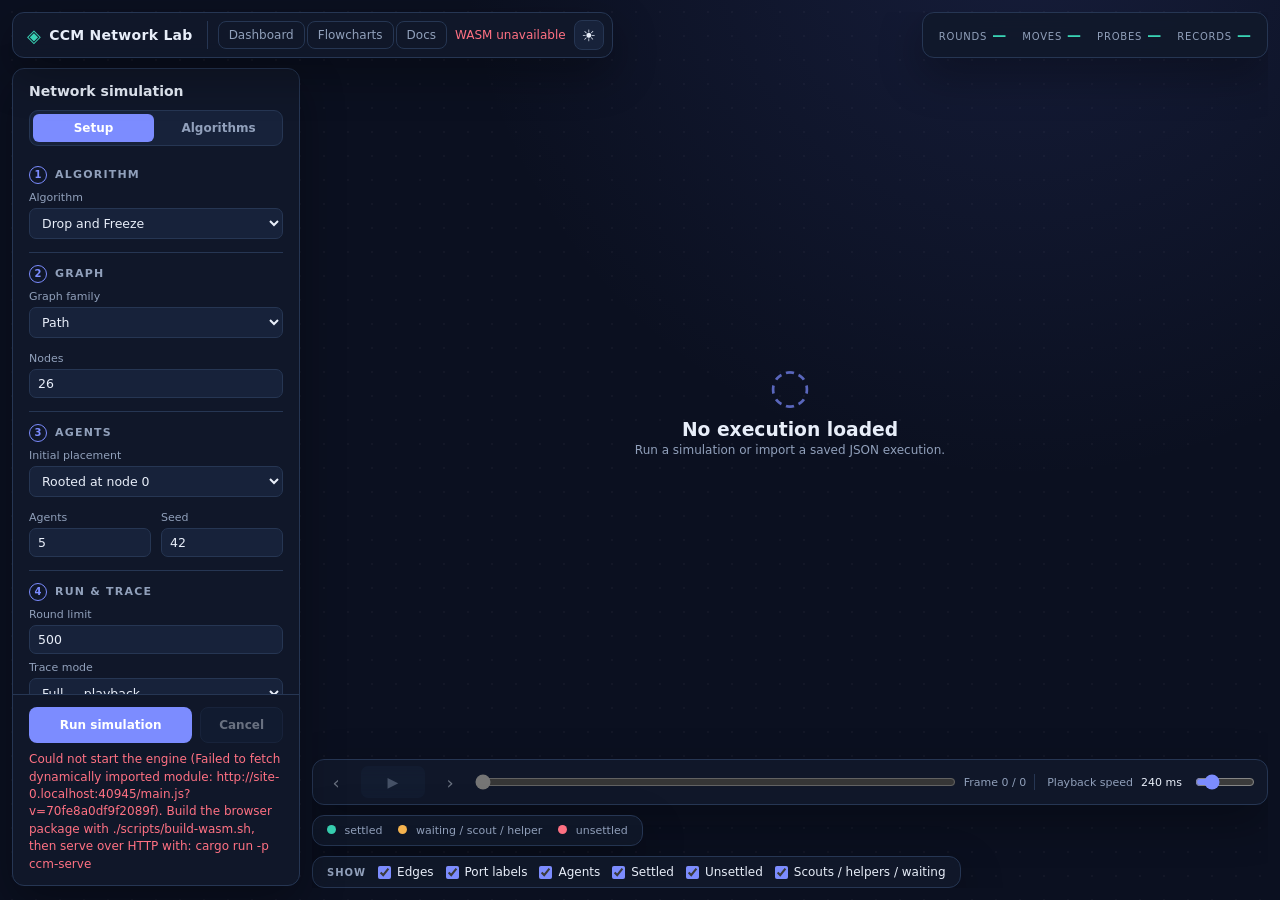
==== index.html @ 9059b051 "Merge main and RootedDisp (#6) into flowcharts The charts now come from the merged ccm-algorithms cr" ====
<!doctype html>
<html lang="en" data-theme="dark">
<head>
  <meta charset="utf-8">
  <meta name="viewport" content="width=device-width, initial-scale=1">
  <meta name="description" content="Client-side Rust/WASM visualization of CCM network algorithms">
  <title>CCM Network Lab</title>
  <link rel="stylesheet" href="./app.css">
</head>
<body class="lab">
  <header class="topbar">
    <div class="brand"><span class="brand-mark" aria-hidden="true">◈</span><span>CCM Network Lab</span><small>Rust / Web Worker</small></div>
    <div class="top-actions">
      <nav class="top-nav" aria-label="Pages"><a class="text-link" href="./dashboard.html">Dashboard</a><a class="text-link" href="./docs.html">Flowcharts</a><a class="text-link" href="https://github.com/drdebmath/CCMModel/tree/main/docs" target="_blank" rel="noopener noreferrer">Docs</a></nav>
      <span id="engineState" class="engine-state" role="status">Checking WASM…</span>
      <button id="themeToggle" class="icon-button" type="button" aria-label="Switch theme">☀</button>
      <button id="panelToggle" class="icon-button mobile-only" type="button" aria-label="Open controls">☰</button>
    </div>
  </header>

  <div class="app-shell">
    <aside id="controlPanel" class="controls" aria-label="Simulation controls">
      <div class="panel-heading"><div><p class="eyebrow">EXPERIMENT</p><h1>Network simulation</h1></div><button id="closePanel" class="icon-button mobile-only" type="button" aria-label="Close controls">×</button></div>

      <div class="panel-tabs" role="tablist" aria-label="Sidebar">
        <button id="tabParams" class="panel-tab" type="button" role="tab" aria-selected="true" aria-controls="paramsPane">Setup</button><button id="tabAlgos" class="panel-tab" type="button" role="tab" aria-selected="false" aria-controls="algosPane" tabindex="-1">Algorithms</button>
      </div>

      <div class="controls-body">
        <div id="paramsPane" class="tab-pane" role="tabpanel" aria-labelledby="tabParams">
        <section class="control-section"><h2><span class="step" aria-hidden="true">1</span>Algorithm</h2>
          <label>Algorithm<select id="algorithm"><option value="drop">Drop and Freeze</option><option value="help">Help by Scouts</option><option value="p1tree">P1Tree</option><option value="rooted">RootedDisp</option></select></label>
        </section>

        <section class="control-section"><h2><span class="step" aria-hidden="true">2</span>Graph</h2>
          <label>Graph family<select id="family"><option value="path">Path</option><option value="cycle">Cycle</option><option value="star">Star</option><option value="complete">Complete</option><option value="tree">Balanced tree</option><option value="grid">Grid</option><option value="random">Random connected</option></select></label>
          <div class="two-col"><label>Nodes<input id="nodes" type="number" min="1" max="10000" value="26" inputmode="numeric"></label><label id="gridColumnsWrap" class="hidden">Grid columns<input id="gridColumns" type="number" min="1" max="10000" value="5"></label><label id="treeBranchingWrap" class="hidden">Tree branching<input id="treeBranching" type="number" min="2" max="16" value="2" inputmode="numeric"></label></div>
        </section>

        <section class="control-section"><h2><span class="step" aria-hidden="true">3</span>Agents</h2>
          <label>Initial placement<select id="placement"><option value="rooted">Rooted at node 0</option><option value="spread">Seeded distinct nodes</option></select></label>
          <div class="two-col"><label>Agents<input id="agents" type="number" min="1" max="10000" value="5" inputmode="numeric"></label><label>Seed<input id="seed" type="number" min="0" max="4294967295" value="42" inputmode="numeric"></label></div>
        </section>

        <section class="control-section"><h2><span class="step" aria-hidden="true">4</span>Run &amp; trace</h2>
          <label>Round limit<input id="roundLimit" type="number" min="1" max="1000000" value="500" inputmode="numeric"></label>
          <label>Trace mode<select id="traceMode"><option value="off">Off — fastest</option><option value="full" selected>Full — playback</option><option value="bounded">Bounded — capped</option></select></label>
          <div class="two-col"><label id="traceLimitWrap">Max records<input id="traceLimit" type="number" min="0" max="1000000" value="600"></label><label id="sampleEveryWrap" class="hidden">Sample every<input id="sampleEvery" type="number" min="1" max="1000000" value="4"></label></div>
        </section>

        <section class="control-section"><h2>Compare</h2>
          <p class="help-note">Runs RootedDisp, Drop and Freeze, Help by Scouts and P1Tree on the same graph, port labels and seed, with every agent at node 0. The preset is the 9-node star of the RootedDisp worked example.</p>
          <div class="run-actions"><button id="compare" class="secondary" type="button">Compare on these inputs</button><button id="comparePreset" class="secondary" type="button">Star preset</button></div>
        </section>

        <section class="control-section"><h2>Saved executions</h2>
          <div class="file-actions"><button id="export" class="secondary" type="button" disabled>Export JSON</button><label class="file-button secondary">Import JSON<input id="import" type="file" accept="application/json,.json"></label></div>
          <p class="help-note">The simulation runs locally in a Web Worker. No Python, server, or network data is required.</p>
        </section>
        </div>

        <div id="algosPane" class="tab-pane" role="tabpanel" aria-labelledby="tabAlgos" hidden>
      <section class="control-section glossary"><h2>About the algorithms</h2>
        <p class="glossary-intro">Each algorithm disperses agents so that every node ends up holding at most one. They differ in how a node is chosen and who does the looking.</p>
        <details><summary>Drop and Freeze</summary><div><p>Runs in three phases per round. <b>Probe out:</b> the unsettled agents standing on a node fan out, one per distinct port, to look at a neighbour. <b>Probe back:</b> each returns carrying one bit — whether the node it saw was already occupied. <b>Move out:</b> if the current node is unoccupied one agent settles there and freezes, and the rest move on together through a port a probe reported empty. When no empty port is left the group backtracks along the port it first arrived by, so the walk is a DFS with the settled agents holding the tree.</p><p class="glossary-note"><b>Legacy baseline.</b> Preserves the behaviour of this repository's original implementation. Not a literal port of a published algorithm. <a href="https://github.com/drdebmath/CCMModel/blob/main/docs/algorithm-flowcharts.md#drop-and-freeze" target="_blank" rel="noopener noreferrer">Flowchart and code</a> · <a href="https://github.com/drdebmath/CCMModel/blob/main/docs/behavior-spec.md" target="_blank" rel="noopener noreferrer">behaviour spec</a></p></div></details>
        <details><summary>Help by Scouts</summary><div><p>Also a DFS, but settled agents help. A settled agent whose node can spare it <b>vacates</b> and travels with the unsettled group as a scout, which lets several ports be probed in the same round instead of one at a time. Scouts later <b>retrace</b> the tree in post-order and drop back onto the nodes they own, so the dispersion still ends one agent per node.</p><p class="glossary-note"><b>Legacy baseline.</b> Preserves the behaviour of this repository's original implementation. Not a literal port of a published algorithm. <a href="https://github.com/drdebmath/CCMModel/blob/main/docs/algorithm-flowcharts.md#help-by-scouts" target="_blank" rel="noopener noreferrer">Flowchart and code</a> · <a href="https://github.com/drdebmath/CCMModel/blob/main/docs/behavior-spec.md" target="_blank" rel="noopener noreferrer">behaviour spec</a></p></div></details>
        <details><summary>P1Tree</summary><div><p>Builds a <b>port-one tree</b>: a spanning tree in which every node has at least one incident tree edge carrying port 1 at one of its two ends. Each edge is classified by the pair of port numbers at its ends — <code>tp1</code>, <code>t11</code>, <code>t1q</code> or <code>tpq</code>, where <code>tpq</code> is the only kind with port 1 at neither end — and the DFS prefers them in the order <code>tp1 &gt; t11 ~ t1q &gt; tpq</code>. A node reached only through a <code>tpq</code> edge cannot keep it as its parent, so it is parked as <b>partiallyVisited</b> and waits; when the DFS later arrives from that node's port-1 neighbour, the tree edge is swapped for the port-1 one and the node becomes ordinary. Agents settle one per node as the DFS discovers them, which is the dispersion.</p><p><b>Parallel probe:</b> the scouts take a port each and step out together, then all return in the next round reporting what they found, so a neighbourhood search costs two rounds rather than two per port. The parent port is skipped. With fewer scouts than ports the assignment repeats.</p><p><b>Vacating:</b> a settled agent whose node can spare it travels with the head as a scout, which is what keeps enough scouts to probe in parallel once every agent has settled. A closing <b>retrace</b> walks the tree in post-order and puts each scout back on the node it owns.</p><p class="glossary-note">Implements Definition&nbsp;1, Algorithm&nbsp;2 (<code>DFS_P1Tree</code>), the parallel probe, vacating and retrace of Pattanayak, Kshemkalyani, Kumar, Molla and Sharma, <i>Optimal Dispersion Under Asynchrony</i> (arXiv:2507.01298). The scheduler here is synchronous, so these round counts are not the paper's O(k) epoch bound. <a href="https://github.com/drdebmath/CCMModel/blob/main/docs/algorithm-flowcharts.md#p1tree" target="_blank" rel="noopener noreferrer">Flowchart and code</a> · <a href="https://github.com/drdebmath/CCMModel/blob/main/docs/p1tree.md" target="_blank" rel="noopener noreferrer">implementation notes</a></p></div></details>
        <details><summary>RootedDisp</summary><div><p>A depth-first search led by the agent with the <b>largest ID</b>; at each new node the smallest-ID explorer settles. Before every move the leader runs <b>Probe()</b>: the agents at its node each visit one neighbour, and a settler they find comes back with them as a <b>helper</b> and probes too, so the probers double each pass until one finds an unsettled neighbour or every port has been checked. The helpers then walk home through the port they came by, and the group moves forward to the unsettled node or back along its parent port. The run ends when the leader settles.</p><p>The line under the playback bar names each step's phase, the <code>Probe()</code> and pass it belongs to, and where the helpers are.</p><p class="glossary-note">Implements Section&nbsp;3 and Algorithm&nbsp;1 of Sudo, Shibata, Nakamura, Kim and Masuzawa, <i>Near-linear Time Dispersion of Mobile Agents</i> (arXiv:2310.04376v3): O(k&nbsp;log&nbsp;τ) steps. Rooted placement only. <a href="https://github.com/drdebmath/CCMModel/blob/main/docs/algorithm-flowcharts.md#rooteddisp" target="_blank" rel="noopener noreferrer">Flowchart and code</a> · <a href="https://github.com/drdebmath/CCMModel/blob/main/docs/rooted-disp.md" target="_blank" rel="noopener noreferrer">implementation notes</a></p></div></details>
        <p class="glossary-note">Ports are numbered from 0 here, so the paper's <b>port 1</b> is the port labelled <b>0</b> in the view above.</p>
        <p class="glossary-note"><a href="https://github.com/drdebmath/CCMModel/tree/main/docs" target="_blank" rel="noopener noreferrer">All documentation</a>, including what each metric counts and what it does not.</p>
      </section>
        </div>
      </div>

      <div class="run-bar">
        <div class="run-actions"><button id="run" class="primary" type="button">Run simulation</button><button id="cancel" class="secondary" type="button" disabled>Cancel</button></div>
        <p id="message" class="message" role="status">Choose parameters, then run.</p>
      </div>
    </aside>

    <main class="workspace">
      <div class="workspace-head">
        <div><p class="eyebrow">LIVE VIEW</p><h2 id="runTitle">Ready to simulate</h2></div>
        <div class="metrics" aria-live="polite"><span><b id="rounds">—</b><small>rounds</small></span><span><b id="moves">—</b><small>moves</small></span><span><b id="probes">—</b><small>probes</small></span><span><b id="recordCount">—</b><small>records</small></span></div>
      </div>

      <div id="canvasWrap" class="canvas-wrap"><canvas id="networkCanvas" aria-label="Network visualization" tabindex="0"></canvas><div id="emptyState" class="empty-state"><span class="empty-icon">◌</span><h3>No execution loaded</h3><p>Run a simulation or import a saved JSON execution.</p></div><div id="tooltip" class="tooltip" hidden></div></div>

      <div class="playback" aria-label="Playback controls">
        <button id="prev" type="button" disabled aria-label="Previous frame">‹</button><button id="play" type="button" disabled aria-label="Play or pause">▶</button><button id="next" type="button" disabled aria-label="Next frame">›</button>
        <input id="timeline" type="range" min="0" max="0" value="0" disabled aria-label="Playback timeline">
        <span id="frameLabel">Frame 0 / 0</span>
        <label class="speed">Playback speed <output id="speedValue">240 ms</output><input id="speed" type="range" min="40" max="1000" step="20" value="240"></label>
      </div>

      <p id="phaseLabel" class="phase-label" aria-live="polite"></p>

      <div class="view-bar">
        <div class="legend"><span><i class="dot settled"></i> settled</span><span><i class="dot waiting"></i> waiting / scout / helper</span><span><i class="dot unsettled"></i> unsettled</span><span id="legendTip" class="legend-tip">Hover a node for details</span></div>
        <div class="view-filters" role="group" aria-label="Display filters"><span class="view-filters-title">Show</span><label><input id="showEdges" type="checkbox" checked> Edges</label><label><input id="showPorts" type="checkbox" checked> Port labels</label><label><input id="showAgents" type="checkbox" checked> Agents</label><label><input id="showSettled" type="checkbox" checked> Settled</label><label><input id="showUnsettled" type="checkbox" checked> Unsettled</label><label><input id="showScout" type="checkbox" checked> Scouts / helpers / waiting</label></div>
      </div>

      <div id="comparePanel" class="results-scroll compare-panel hidden" aria-label="Algorithm comparison"><div id="compareTable" class="results-table"></div></div>
    </main>
  </div>
  <div id="panelScrim" class="panel-scrim" aria-hidden="true"></div>
  <footer>CCM Network Lab · one Rust implementation, native and WASM · <a href="https://github.com/drdebmath/CCMModel">source</a></footer>
  <script>
    // Sidebar tabs work without the engine, so they live outside the WASM bootstrap.
    (() => {
      const tabs = [...document.querySelectorAll('.panel-tab')];
      const body = document.querySelector('.controls-body');
      const select = (tab) => {
        for (const t of tabs) {
          const on = t === tab;
          t.setAttribute('aria-selected', String(on));
          t.tabIndex = on ? 0 : -1;
          document.getElementById(t.getAttribute('aria-controls')).hidden = !on;
        }
        body.scrollTop = 0;
      };
      for (const tab of tabs) {
        tab.addEventListener('click', () => select(tab));
        tab.addEventListener('keydown', (event) => {
          const step = { ArrowRight: 1, ArrowLeft: -1 }[event.key];
          if (!step) return;
          const next = tabs[(tabs.indexOf(tab) + step + tabs.length) % tabs.length];
          select(next);
          next.focus();
        });
      }
    })();
  </script>
  <script type="module">
    // The manifest is fetched once here and the build id handed to main.js in
    // its own import URL, so the main thread does not request it twice.
    const engine = document.getElementById('engineState');
    const message = document.getElementById('message');
    try {
      const response = await fetch('./wasm/web/manifest.json', { cache: 'no-store' });
      if (!response.ok) throw new Error(`manifest returned ${response.status}`);
      const { buildId } = await response.json();
      if (!buildId) throw new Error('manifest has no build id');
      await import(`./main.js?v=${encodeURIComponent(buildId)}`);
    } catch (error) {
      // An uncaught throw here left the page on "Checking WASM..." forever with
      // the only trace in a console nobody is watching.
      engine.textContent = 'WASM unavailable';
      engine.className = 'engine-state error';
      message.textContent =
        `Could not start the engine (${error.message}). Build the browser package with ` +
        `./scripts/build-wasm.sh, then serve over HTTP with: cargo run -p ccm-serve`;
      message.className = 'message error';
    }
  </script>
</body>
</html>
---- app.css ----
/* CCM Network Lab — application shell, controls, and canvas viewport.
 *
 * Layout contract: the page is a viewport-height flex column
 * (topbar / shell / footer).  The shell is a grid of controls + workspace, and
 * the workspace is a flex column whose canvas is the only element that
 * absorbs leftover space.  Every ancestor of the canvas therefore sets
 * `min-height:0` so the flex/grid automatic minimum size cannot push the
 * canvas past the fold.  The canvas is absolutely positioned inside its wrap
 * so its intrinsic size never feeds back into layout.
 */

/* ---------------------------------------------------------------- tokens - */

:root {
  font-family: Inter, ui-sans-serif, system-ui, -apple-system, BlinkMacSystemFont, "Segoe UI", sans-serif;
  color-scheme: dark;

  --bg: #0b1020;
  --panel: #11192b;
  --panel-2: #17223a;
  --border: #263653;
  --text: #e8eef9;
  --muted: #91a0bb;
  --accent: #7c8cff;
  --accent-2: #39d3b4;
  --warn: #f6b44f;
  --danger: #ff7183;
  --canvas: #0e1628;
  --shadow: 0 16px 45px #0005;

  /* Chrome heights are tokens so the drawer and any offset math stay in sync
   * with the real bars instead of repeating magic numbers. */
  --topbar-h: 64px;
  --footer-h: 41px;

  --sidebar-w: clamp(288px, 21vw, 352px);
  --workspace-pad: clamp(18px, 3vw, 38px);
  --workspace-gap: 15px;

  /* Floor for the canvas.  Capped against the viewport so a short window
   * shrinks the canvas instead of overflowing the page. */
  --canvas-min: min(440px, 46vh);
}

html[data-theme="light"] {
  color-scheme: light;
  --bg: #f4f7fb;
  --panel: #fff;
  --panel-2: #f0f4fa;
  --border: #d8e0ec;
  --text: #182237;
  --muted: #60708a;
  --canvas: #fbfcfe;
  --shadow: 0 16px 45px #31415b1c;
}

/* ------------------------------------------------------------------ base - */

* {
  box-sizing: border-box;
}

body {
  margin: 0;
  background: var(--bg);
  color: var(--text);
  background-image:
    radial-gradient(circle at 80% -10%, #586bda24, transparent 40%),
    radial-gradient(#ffffff08 1px, transparent 1px);
  background-size: auto, 24px 24px;

  /* A definite height, not min-height: the shell below resolves `flex:1`
   * against it, and without it the grid row sizes to the tall controls column
   * and pushes the canvas past the fold.  dvh keeps that height inside the
   * visible area when a mobile URL bar is showing; vh is the fallback.
   * Each column scrolls itself, so the page never does. */
  height: 100vh;
  height: 100dvh;
  overflow: hidden;
  display: flex;
  flex-direction: column;
}

button,
input,
select {
  font: inherit;
}

button {
  cursor: pointer;
}

button:disabled {
  cursor: not-allowed;
  opacity: .42;
}

/* ---------------------------------------------------------------- topbar - */

.topbar {
  flex: 0 0 auto;
  height: var(--topbar-h);
  padding: 0 clamp(16px, 3vw, 42px);
  border-bottom: 1px solid var(--border);
  display: flex;
  align-items: center;
  justify-content: space-between;
  gap: 12px;
  background: color-mix(in srgb, var(--panel) 88%, transparent);
  backdrop-filter: blur(12px);
  position: sticky;
  top: 0;
  z-index: 5;
}

.brand {
  display: flex;
  align-items: baseline;
  gap: 9px;
  font-weight: 700;
  letter-spacing: .02em;
  min-width: 0;
}

.brand > span {
  white-space: nowrap;
  overflow: hidden;
  text-overflow: ellipsis;
}

.brand small {
  color: var(--muted);
  font-size: 11px;
  font-weight: 500;
  letter-spacing: .08em;
  text-transform: uppercase;
  white-space: nowrap;
}

.brand-mark {
  color: var(--accent-2);
  font-size: 24px;
  flex: 0 0 auto;
}

.top-actions {
  display: flex;
  align-items: center;
  gap: 10px;
  flex: 0 0 auto;
}

.top-nav {
  display: flex;
  align-items: center;
  gap: 2px;
  padding-right: 10px;
  border-right: 1px solid var(--border);
}

.engine-state {
  font-size: 12px;
  color: var(--muted);
  white-space: nowrap;
}

.engine-state.ready {
  color: var(--accent-2);
}

.engine-state.error {
  color: var(--danger);
}

.icon-button {
  border: 1px solid var(--border);
  background: var(--panel-2);
  color: var(--text);
  border-radius: 9px;
  width: 34px;
  height: 34px;
  flex: 0 0 auto;
}

/* ----------------------------------------------------------------- shell - */

.app-shell {
  flex: 1 1 auto;
  min-height: 0;
  display: grid;
  grid-template-columns: minmax(0, var(--sidebar-w)) minmax(0, 1fr);
  grid-template-rows: minmax(0, 1fr);
  /* Neither column may push the pair wider than the shell. */
  max-width: 100%;
  overflow: hidden;
}

/* The panel is a column of three: heading, a scrolling body, and a run bar
 * pinned to the bottom so "Run simulation" never scrolls out of reach. */
.controls {
  min-height: 0;
  min-width: 0;
  background: color-mix(in srgb, var(--panel) 95%, transparent);
  border-right: 1px solid var(--border);
  display: flex;
  flex-direction: column;
  overflow: hidden;
}

.controls-body {
  flex: 1 1 auto;
  min-height: 0;
  overflow: auto;
  overscroll-behavior: contain;
  padding: 0 20px 12px;
}

.run-bar {
  flex: 0 0 auto;
  padding: 14px 20px 16px;
  border-top: 1px solid var(--border);
  background: var(--panel);
  box-shadow: 0 -10px 24px #0002;
}

.panel-scrim {
  display: none;
}

.panel-heading {
  flex: 0 0 auto;
  display: flex;
  justify-content: space-between;
  align-items: flex-start;
  gap: 12px;
  padding: 22px 20px 16px;
}

.eyebrow {
  color: var(--accent-2);
  font-size: 10px;
  font-weight: 750;
  letter-spacing: .15em;
  margin: 0 0 6px;
}

.panel-heading h1,
.workspace-head h2 {
  font-size: 20px;
  line-height: 1.2;
  margin: 0;
}

/* --------------------------------------------------------------- controls - */

/* Sidebar tabs: run parameters and the algorithm notes share the panel. */
.panel-tabs {
  flex: 0 0 auto;
  display: grid;
  grid-template-columns: 1fr 1fr;
  gap: 4px;
  margin: 0 20px 12px;
  padding: 3px;
  border: 1px solid var(--border);
  border-radius: 9px;
  background: var(--panel-2);
}

.panel-tab {
  border: 0;
  border-radius: 6px;
  background: transparent;
  color: var(--muted);
  font-size: 12px;
  font-weight: 650;
  padding: 7px 8px;
  cursor: pointer;
}

.panel-tab:hover {
  color: var(--text);
}

.panel-tab[aria-selected="true"] {
  background: var(--accent);
  color: #fff;
}

.tab-pane[hidden] {
  display: none;
}

/* Each pane opens directly under the tabs, so its first rule is redundant. */
.tab-pane > .control-section:first-child {
  border-top: 0;
  padding-top: 4px;
}

/* The setup pane runs slightly smaller than the rest of the page so every
 * section, through saved executions, fits a laptop-height panel. */
#paramsPane .control-section {
  padding: 12px 0 6px;
}

#paramsPane .control-section h2 {
  font-size: 11px;
  margin-bottom: 6px;
}

#paramsPane .control-section label {
  font-size: 11px;
  gap: 4px;
  margin: 7px 0;
}

#paramsPane input[type=number],
#paramsPane select {
  font-size: 12.5px;
  padding: 6px 8px;
}

#paramsPane .two-col {
  row-gap: 0;
}

#paramsPane .secondary {
  padding: 8px 10px;
  font-size: 11.5px;
}

#paramsPane .help-note {
  font-size: 11px;
}

.control-section {
  border-top: 1px solid var(--border);
  padding: 16px 0 10px;
  min-width: 0;
}

.control-section h2 {
  display: flex;
  align-items: center;
  font-size: 12px;
  text-transform: uppercase;
  letter-spacing: .11em;
  color: var(--muted);
  margin: 0 0 12px;
}

/* Numbered steps: the sections read top to bottom in the order a run is set up. */
.step {
  display: inline-grid;
  place-items: center;
  width: 18px;
  height: 18px;
  margin-right: 8px;
  border-radius: 50%;
  border: 1px solid var(--accent);
  color: var(--accent);
  font-size: 10px;
  letter-spacing: 0;
}

.control-section label {
  position: relative;
  display: flex;
  flex-direction: column;
  min-width: 0;
  gap: 6px;
  font-size: 12px;
  color: var(--muted);
  margin: 10px 0;
}

/* The live slider value sits on the label's own line.  Taking it out of flow
 * beats the negative-margin pull it replaces: the range input below keeps its
 * natural position at every width. */
.control-section label > output {
  position: absolute;
  top: 0;
  right: 0;
  color: var(--text);
  font-size: 11px;
}

/* auto-fit collapses these to one column when the panel is narrow, so no
 * breakpoint has to know how many fields a row holds. */
.two-col {
  display: grid;
  grid-template-columns: repeat(auto-fit, minmax(118px, 1fr));
  gap: 10px;
}

.two-col label {
  min-width: 0;
}

input[type=number],
select {
  width: 100%;
  border: 1px solid var(--border);
  border-radius: 7px;
  background: var(--panel-2);
  color: var(--text);
  padding: 8px 9px;
  outline: none;
}

input:focus,
select:focus,
button:focus-visible {
  border-color: var(--accent);
  box-shadow: 0 0 0 3px #7c8cff30;
  outline: none;
}

input[type=range] {
  accent-color: var(--accent);
  width: 100%;
  /* The UA stylesheet puts a 2px margin on inputs. Combined with width:100%
     that is wider than the container, which gave the control panel a permanent
     horizontal scrollbar. */
  margin: 0;
  min-width: 0;
}

.checks {
  display: grid;
  grid-template-columns: repeat(auto-fit, minmax(112px, 1fr));
  gap: 10px;
}

.checks label {
  display: flex;
  flex-direction: row;
  align-items: center;
  gap: 7px;
  margin: 0;
  color: var(--text);
  font-size: 12px;
}

.checks input {
  accent-color: var(--accent);
  flex: 0 0 auto;
}

.file-actions {
  display: grid;
  grid-template-columns: repeat(auto-fit, minmax(120px, 1fr));
  gap: 8px;
  margin-bottom: 12px;
}

/* Run takes the width; the second button only needs to be findable. */
.run-actions {
  display: grid;
  grid-template-columns: minmax(0, 1fr) auto;
  gap: 8px;
}

.run-actions .secondary {
  padding-inline: 18px;
}

.primary,
.secondary {
  border: 1px solid transparent;
  border-radius: 8px;
  padding: 10px 12px;
  font-size: 12px;
  font-weight: 700;
}

.primary {
  background: var(--accent);
  color: #fff;
}

.primary:hover {
  filter: brightness(1.1);
}

.secondary {
  background: var(--panel-2);
  color: var(--text);
  border-color: var(--border);
}

.secondary:hover {
  border-color: var(--accent);
}

.file-button {
  text-align: center;
  cursor: pointer;
}

.file-button input {
  display: none;
}

.message {
  min-height: 2.9em;
  margin: 10px 0 0;
  color: var(--muted);
  font-size: 12px;
  line-height: 1.45;
}

.message.error {
  color: var(--danger);
}

.message.busy {
  color: var(--warn);
}
/* ------------------------------------------------------------ dashboard --- */

.text-link {
  color: var(--muted);
  text-decoration: none;
  font-size: 12px;
  padding: 6px 10px;
  border-radius: 8px;
  border: 1px solid var(--border);
  white-space: nowrap;
}

.text-link:hover {
  color: var(--text);
  border-color: var(--accent);
}

/* The chart needs less height than the network view; the table below it gets
   the remainder. */
.chart-wrap {
  flex: 1 1 auto;
  min-height: min(340px, 42vh);
}

.chart-legend {
  flex: 0 0 auto;
  display: flex;
  flex-wrap: wrap;
  gap: 8px 18px;
  font-size: 11px;
  color: var(--muted);
}

.chart-legend span {
  display: inline-flex;
  align-items: center;
  gap: 7px;
}

.swatch {
  display: inline-block;
  width: 10px;
  height: 10px;
  border-radius: 3px;
  flex: 0 0 auto;
}

/* The table is the relief for the light-mode contrast warning on three series
   slots, and the form numbers are actually read from. It scrolls in its own
   box so a wide sweep never widens the page. */
.results-scroll {
  flex: 0 1 auto;
  min-height: 0;
  overflow: auto;
  border: 1px solid var(--border);
  border-radius: 12px;
  background: var(--panel);
}

.results-table table {
  border-collapse: collapse;
  width: 100%;
  font-size: 11.5px;
}

.results-table th,
.results-table td {
  padding: 7px 12px;
  text-align: right;
  white-space: nowrap;
  border-bottom: 1px solid var(--border);
}

.results-table thead th {
  position: sticky;
  top: 0;
  background: var(--panel-2);
  color: var(--muted);
  font-weight: 600;
  text-align: right;
}

/* The first column holds names, not numbers, in both the head and the body. */
.results-table thead th:first-child {
  text-align: left;
}

.results-table tbody th {
  text-align: left;
  font-weight: 600;
  color: var(--text);
  display: flex;
  align-items: center;
  gap: 8px;
}

.results-table td {
  color: var(--text);
  font-variant-numeric: tabular-nums;
}

/* A run that hit its round limit did not disperse; its number is a floor, not
   a cost, and the chart draws the same point hollow. */
.results-table td.capped {
  color: var(--warn);
}

.results-table td.capped::after {
  content: "*";
}

.results-table tbody tr:last-child th,
.results-table tbody tr:last-child td {
  border-bottom: 0;
}

/* The simulator's comparison table: short, under the legend, so the canvas
   keeps most of the height. The loaded row is marked. */
.compare-panel {
  max-height: 28vh;
}

.results-table tr.selected th,
.results-table tr.selected td {
  background: var(--panel-2);
}

.results-table .row-play {
  border: 1px solid var(--border);
  background: var(--panel-2);
  color: var(--text);
  border-radius: 6px;
  padding: 3px 10px;
  font-size: 11px;
  cursor: pointer;
}

@media (max-width: 900px) {
  .chart-wrap {
    min-height: min(300px, 46vh);
  }
}
/* ---------------------------------------------------------- docs page --- */

/* Kind colours for the flowcharts: the shape icon, the bar and the tint of a
   card all take --kind from its k-* class. */
:root {
  --k-entry: var(--accent);
  --k-step: #8b98b3;
  --k-decision: var(--warn);
  --k-end: var(--accent-2);
  --k-aside: #7f8aa3;
  --lane: #ffffff06;
  --lane-alt: #ffffff0c;
  --edge: #50607e;
  --yes: var(--accent-2);
  --card: var(--panel-2);
  --card-shadow: #0006;
  --code-bg: #0c1424;
  --tk-kw: #c4a5ff;
  --tk-ty: #5eead4;
  --tk-fn: #93b4ff;
  --tk-str: #fbbf77;
  --tk-num: #fdba74;
  --tk-com: #6f7c96;
  --tk-attr: #d8b4fe;
}

html[data-theme="light"] {
  --k-step: #6b778f;
  --k-decision: #b87a0d;
  --k-end: #0f9e82;
  --k-aside: #7a8499;
  --lane: #18223708;
  --lane-alt: #1822370f;
  --edge: #a3adbf;
  --yes: #0f9e82;
  --card: #fff;
  --card-shadow: #31415b26;
  --code-bg: #f6f8fc;
  --tk-kw: #7c3aed;
  --tk-ty: #0f766e;
  --tk-fn: #1d4ed8;
  --tk-str: #b45309;
  --tk-num: #c2410c;
  --tk-com: #8792a8;
  --tk-attr: #7c3aed;
}

.docs-main {
  flex: 1 1 auto;
  min-height: 0;
  display: grid;
  grid-template-columns: 264px minmax(0, 1fr) 0;
  transition: grid-template-columns .18s ease;
}

.docs-body.has-detail .docs-main {
  grid-template-columns: 264px minmax(0, 1fr) min(440px, 34vw);
}

.docs-nav,
.docs-content,
.docs-detail {
  min-height: 0;
  overflow-y: auto;
}

/* --- left column: the simulator, the charts, the legend --- */
.docs-nav {
  border-right: 1px solid var(--border);
  padding: 18px 14px;
  background: color-mix(in srgb, var(--panel) 70%, transparent);
}

.sim-card {
  display: flex;
  align-items: center;
  gap: 12px;
  padding: 12px;
  margin-bottom: 20px;
  border-radius: 12px;
  background: var(--accent);
  color: #fff;
  text-decoration: none;
  box-shadow: var(--shadow);
}

.sim-card:hover {
  filter: brightness(1.08);
}

.sim-card-icon {
  flex: none;
  width: 32px;
  height: 32px;
  border-radius: 9px;
  display: grid;
  place-items: center;
  background: #fff3;
  font-size: 12px;
}

.sim-card-title {
  display: block;
  font-weight: 700;
}

.sim-card-sub {
  display: block;
  font-size: 12px;
  opacity: .85;
  margin-top: 1px;
}

.nav-title {
  margin: 6px 8px 8px;
  font-size: 11px;
  font-weight: 700;
  letter-spacing: .08em;
  text-transform: uppercase;
  color: var(--muted);
}

.nav-title:not(:first-of-type) {
  margin-top: 24px;
}

.nav-item {
  display: flex;
  gap: 10px;
  padding: 9px 8px;
  border-radius: 10px;
  color: var(--text);
  text-decoration: none;
}

.nav-item:hover {
  background: var(--panel-2);
}

.nav-item[aria-current="page"] {
  background: color-mix(in srgb, var(--accent) 16%, transparent);
}

.nav-num {
  flex: none;
  width: 22px;
  height: 22px;
  border-radius: 7px;
  display: grid;
  place-items: center;
  font-size: 12px;
  font-weight: 700;
  background: var(--panel-2);
  color: var(--muted);
}

.nav-item[aria-current="page"] .nav-num {
  background: var(--accent);
  color: #fff;
}

.nav-name {
  display: block;
  font-weight: 650;
}

.nav-short {
  display: block;
  font-size: 12px;
  color: var(--muted);
  margin-top: 1px;
}

.legend-list {
  list-style: none;
  margin: 0;
  padding: 0 8px;
  display: grid;
  gap: 8px;
  font-size: 12.5px;
  color: var(--muted);
}

.legend-list li {
  display: flex;
  align-items: center;
  gap: 10px;
}

.docs-body .tag {
  width: 18px;
  text-align: center;
  font-family: ui-monospace, SFMono-Regular, Menlo, monospace;
  font-size: 10px;
  font-weight: 700;
  color: var(--accent);
}

.nav-foot {
  margin: 24px 8px 0;
  font-size: 12px;
  line-height: 1.5;
  color: var(--muted);
}

/* --- middle column: one chart --- */
.docs-content {
  padding: 22px clamp(16px, 2.4vw, 32px) 40px;
}

.chart-head .eyebrow {
  margin: 0;
}

.chart-head h1 {
  margin: 4px 0 8px;
  font-size: 22px;
  letter-spacing: -.01em;
}

.blurb {
  max-width: 82ch;
  margin-bottom: 14px;
  font-size: 13.5px;
  line-height: 1.6;
  color: var(--muted);
}

.blurb p,
.blurb ul {
  margin: 0 0 8px;
}

.blurb code,
.notes code,
.detail-desc code,
.eyebrow code {
  font-family: ui-monospace, SFMono-Regular, Menlo, monospace;
  font-size: .92em;
  color: var(--text);
}

.stage-wrap {
  position: relative;
  height: calc(100vh - 250px);
  height: calc(100dvh - 250px);
  min-height: 440px;
  border: 1px solid var(--border);
  border-radius: 16px;
  background: var(--canvas);
  box-shadow: var(--shadow);
  overflow: hidden;
}

.stage {
  width: 100%;
  height: 100%;
  cursor: grab;
  touch-action: none;
}

.stage.panning {
  cursor: grabbing;
}

.stage .chart {
  display: block;
  width: 100%;
  height: 100%;
}

.stage-tools {
  position: absolute;
  left: 10px;
  right: 10px;
  bottom: 10px;
  display: flex;
  align-items: center;
  gap: 6px;
  pointer-events: none;
}

.stage-tools > * {
  pointer-events: auto;
}

.stage-tools .primary {
  border: 0;
  border-radius: 8px;
  padding: 8px 12px;
  font-size: 12px;
  font-weight: 700;
}

.stage-hint {
  margin: 0 auto;
  max-width: 55%;
  padding: 5px 12px;
  border: 1px solid var(--border);
  border-radius: 999px;
  background: color-mix(in srgb, var(--panel) 85%, transparent);
  color: var(--muted);
  font-size: 11.5px;
  white-space: nowrap;
  overflow: hidden;
  text-overflow: ellipsis;
  pointer-events: none !important;
}

.stage-tools .secondary {
  padding: 8px 12px;
}

.zoom-level {
  min-width: 48px;
  padding: 7px 4px;
  border: 1px solid var(--border);
  border-radius: 8px;
  background: var(--panel-2);
  color: var(--muted);
  font-size: 12px;
  text-align: center;
  font-variant-numeric: tabular-nums;
}

.notes {
  margin-top: 16px;
  border: 1px solid var(--border);
  border-radius: 12px;
  background: var(--panel);
}

.notes summary {
  cursor: pointer;
  padding: 10px 14px;
  font-weight: 650;
}

.notes ul {
  margin: 0;
  padding: 0 18px 12px 32px;
  color: var(--muted);
  line-height: 1.6;
  font-size: 13px;
}

.notes li + li {
  margin-top: 4px;
}

/* --- diagram marks, written against the theme tokens --- */
.chart text {
  font-family: Inter, ui-sans-serif, system-ui, sans-serif;
  fill: var(--text);
}

.chart .lane {
  fill: var(--lane);
}

.chart .lane.alt {
  fill: var(--lane-alt);
}

.chart .lane-label {
  font-size: 10.5px;
  font-weight: 700;
  letter-spacing: .1em;
  fill: var(--muted);
}

.chart .edge {
  fill: none;
  stroke: var(--edge);
  stroke-width: 1.6;
  transition: stroke .12s, opacity .12s;
}

.chart .edge.e-yes {
  stroke: var(--yes);
}

.chart .edge.e-no {
  stroke-dasharray: 5 4;
}

.chart .edge.e-aside {
  stroke-dasharray: 2 4;
  stroke-width: 1.3;
}

.chart .ah {
  fill: var(--edge);
}

.chart .ah-yes {
  fill: var(--yes);
}

.chart .ah-hot {
  fill: var(--accent);
}

.chart .chip rect {
  fill: var(--panel);
  stroke: var(--border);
}

.chart .chip text {
  font-size: 11px;
  font-weight: 650;
  fill: var(--muted);
  text-anchor: middle;
}

.chart .chip.c-yes rect {
  stroke: var(--yes);
}

.chart .chip.c-yes text {
  fill: var(--yes);
}

.chart .node {
  cursor: pointer;
  outline: none;
  transition: opacity .12s;
}

.chart .card {
  fill: var(--card);
  stroke: var(--border);
  stroke-width: 1;
  filter: drop-shadow(0 1px 1.5px var(--card-shadow)) drop-shadow(0 4px 10px var(--card-shadow));
}

.chart .bar {
  fill: var(--kind);
}

.chart .title {
  font-size: 13px;
  font-weight: 650;
}

.chart .sub {
  font-family: ui-monospace, SFMono-Regular, Menlo, monospace;
  font-size: 11.2px;
  fill: var(--muted);
}

.ic {
  fill: color-mix(in srgb, var(--kind) 18%, transparent);
  stroke: var(--kind);
  stroke-width: 1.3;
}

.chart .code-tag rect {
  fill: color-mix(in srgb, var(--accent) 16%, transparent);
}

.chart .code-tag text {
  font-family: ui-monospace, SFMono-Regular, Menlo, monospace;
  font-size: 9.5px;
  font-weight: 700;
  fill: var(--accent);
  text-anchor: middle;
}

.k-entry { --kind: var(--k-entry); }
.k-step { --kind: var(--k-step); }
.k-decision { --kind: var(--k-decision); }
.k-end { --kind: var(--k-end); }
.k-aside { --kind: var(--k-aside); }

.chart .k-entry .card { fill: color-mix(in srgb, var(--k-entry) 9%, var(--card)); }
.chart .k-decision .card { fill: color-mix(in srgb, var(--k-decision) 8%, var(--card)); }
.chart .k-end .card { fill: color-mix(in srgb, var(--k-end) 9%, var(--card)); }
.chart .k-aside .card { fill: transparent; stroke-dasharray: 5 4; filter: none; }

.chart .node:hover .card,
.chart .node:focus-visible .card {
  stroke: var(--kind);
  stroke-width: 1.8;
}

.chart .node.selected .card {
  stroke: var(--accent);
  stroke-width: 2.6;
}

/* Hovering or selecting a box brings it and its connections forward. */
.stage.focusing .node:not(.hot),
.stage.focusing .edge:not(.hot),
.stage.focusing .chip:not(.hot) {
  opacity: .28;
}

.chart .edge.hot {
  stroke: var(--accent);
  stroke-width: 2.2;
}

/* --- right column: the box being read --- */
.docs-detail {
  border-left: 1px solid var(--border);
  background: var(--panel);
  padding: 18px 18px 30px;
}

.docs-body:not(.has-detail) .docs-detail {
  visibility: hidden;
  padding: 0;
  border: 0;
}

.detail-empty {
  margin-top: 40px;
  padding: 0 20px;
  text-align: center;
  color: var(--muted);
  line-height: 1.55;
}

.detail-empty-title {
  color: var(--text);
  font-size: 15px;
  font-weight: 700;
}

.detail-head {
  display: flex;
  align-items: center;
  gap: 8px;
}

.docs-body .spacer {
  flex: 1;
}

.kind-chip {
  display: inline-flex;
  align-items: center;
  gap: 6px;
  padding: 3px 10px 3px 8px;
  border-radius: 999px;
  color: var(--kind);
  background: color-mix(in srgb, var(--kind) 15%, transparent);
  font-size: 11.5px;
  font-weight: 700;
}

.kind-chip::before {
  content: "";
  width: 7px;
  height: 7px;
  border-radius: 50%;
  background: var(--kind);
}

.tour-ctl {
  display: inline-flex;
  align-items: center;
  gap: 2px;
  padding: 2px;
  border: 1px solid var(--border);
  border-radius: 9px;
}

.tour-ctl .num {
  min-width: 46px;
  text-align: center;
  color: var(--muted);
  font-size: 12px;
  font-variant-numeric: tabular-nums;
}

.tour-btn {
  width: 28px;
  height: 28px;
  border: 0;
  border-radius: 7px;
  background: transparent;
  color: var(--text);
  font-size: 18px;
  line-height: 1;
}

.tour-btn:hover:not(:disabled) {
  background: var(--panel-2);
}

.docs-detail h2 {
  margin: 16px 0 2px;
  font-size: 18px;
  letter-spacing: -.01em;
}

.detail-sub {
  margin: 0;
  font-family: ui-monospace, SFMono-Regular, Menlo, monospace;
  font-size: 12px;
  color: var(--muted);
}

.detail-desc {
  font-size: 13.5px;
  line-height: 1.6;
}

.detail-links {
  display: flex;
  flex-wrap: wrap;
  align-items: center;
  gap: 6px;
  margin: 4px 0 16px;
}

.detail-links .dir {
  margin-right: 2px;
  color: var(--muted);
  font-size: 11.5px;
}

.detail-links button {
  padding: 5px 10px;
  border: 1px solid var(--border);
  border-radius: 8px;
  background: var(--panel-2);
  color: var(--text);
  font-size: 12px;
}

.detail-links button:hover {
  border-color: var(--accent);
}

.code-head {
  display: flex;
  align-items: center;
  gap: 6px;
  padding: 8px 10px;
  border: 1px solid var(--border);
  border-bottom: 0;
  border-radius: 10px 10px 0 0;
  background: var(--panel-2);
  font-family: ui-monospace, SFMono-Regular, Menlo, monospace;
  font-size: 11.5px;
  color: var(--muted);
}

.code-head .secondary {
  padding: 5px 10px;
  font-family: Inter, ui-sans-serif, system-ui, sans-serif;
  text-decoration: none;
}

#d_file {
  min-width: 0;
  overflow: hidden;
  text-overflow: ellipsis;
  white-space: nowrap;
  direction: rtl;
  text-align: left;
}

.code {
  margin: 0;
  padding: 10px 0;
  max-height: 58vh;
  overflow: auto;
  border: 1px solid var(--border);
  border-radius: 0 0 10px 10px;
  background: var(--code-bg);
  font: 12px/1.6 ui-monospace, SFMono-Regular, Menlo, monospace;
}

.code code {
  display: block;
  min-width: max-content;
  counter-reset: ln var(--start, 0);
  /* The line breaks between lines are there for copying; each line is its
     own block, so they must not render. */
  white-space: normal;
}

.code .line {
  display: block;
  padding-right: 14px;
  white-space: pre;
}

.code .line::before {
  counter-increment: ln;
  content: counter(ln);
  display: inline-block;
  width: 42px;
  margin-right: 14px;
  padding-right: 10px;
  border-right: 1px solid var(--border);
  color: var(--muted);
  text-align: right;
  user-select: none;
}

.code .kw { color: var(--tk-kw); }
.code .ty { color: var(--tk-ty); }
.code .fn { color: var(--tk-fn); }
.code .str { color: var(--tk-str); }
.code .num { color: var(--tk-num); }
.code .com { color: var(--tk-com); font-style: italic; }
.code .attr { color: var(--tk-attr); }

@media (max-width: 1180px) {
  .docs-main {
    grid-template-columns: 228px minmax(0, 1fr) 0;
  }

  .docs-body.has-detail .docs-main {
    grid-template-columns: 228px minmax(0, 1fr) 360px;
  }
}

@media (max-width: 900px) {
  /* One column: the page scrolls instead of each column scrolling itself. */
  body.docs-body {
    height: auto;
    min-height: 100vh;
    overflow: visible;
  }

  .docs-main,
  .docs-body.has-detail .docs-main {
    display: block;
  }

  .docs-nav {
    display: flex;
    flex-wrap: wrap;
    gap: 4px;
    border-right: 0;
    border-bottom: 1px solid var(--border);
    padding: 10px;
  }

  .docs-nav .nav-title,
  .legend-list,
  .nav-foot,
  .nav-short,
  .sim-card-sub {
    display: none;
  }

  .sim-card {
    width: 100%;
    margin-bottom: 6px;
    padding: 8px 12px;
  }

  .docs-detail {
    border-left: 0;
    border-top: 1px solid var(--border);
  }

  .docs-body:not(.has-detail) .docs-detail {
    display: none;
  }

  .stage-wrap {
    height: 70vh;
  }
}

/* ----------------------------------------------------------- glossary --- */

.glossary summary {
  cursor: pointer;
  padding: 7px 0;
  font-size: 12px;
  font-weight: 650;
  color: var(--text);
  list-style: none;
  display: flex;
  align-items: center;
  gap: 7px;
}

/* Replace the default marker with one that rotates, so the control reads the
   same in every browser. */
.glossary summary::-webkit-details-marker {
  display: none;
}

.glossary summary::before {
  content: "\25b8";
  color: var(--accent-2);
  transition: transform .15s ease;
  flex: 0 0 auto;
}

.glossary details[open] > summary::before {
  transform: rotate(90deg);
}

.glossary details {
  border-bottom: 1px solid var(--border);
}

.glossary details:last-of-type {
  border-bottom: 0;
}

.glossary details > div {
  padding: 0 0 12px 16px;
}

.glossary p {
  margin: 0 0 8px;
  font-size: 11.5px;
  line-height: 1.55;
  color: var(--muted);
}

.glossary p:last-child {
  margin-bottom: 0;
}

.glossary b {
  color: var(--text);
  font-weight: 650;
}

.glossary code {
  font-family: ui-monospace, SFMono-Regular, Menlo, monospace;
  font-size: 10.5px;
  padding: 1px 4px;
  border-radius: 4px;
  background: var(--panel-2);
  border: 1px solid var(--border);
  color: var(--text);
  white-space: nowrap;
}

.glossary-intro {
  margin-bottom: 10px;
}

.glossary-note {
  font-size: 10.5px;
  opacity: .82;
}

/* Links out to the documentation. They sit inside muted note text, so they
   carry the accent to stay findable without shouting. */
.glossary a,
.help-note a {
  color: var(--accent);
  text-decoration: none;
  border-bottom: 1px solid transparent;
}

.glossary a:hover,
.help-note a:hover {
  border-bottom-color: currentColor;
}

@media (prefers-reduced-motion: reduce) {
  .glossary summary::before {
    transition: none;
  }
}

.help-note {
  font-size: 11px;
  line-height: 1.45;
  color: var(--muted);
  opacity: .85;
}

/* ------------------------------------------------------------- workspace - */

.workspace {
  min-width: 0;
  min-height: 0;
  overflow: auto;
  display: flex;
  flex-direction: column;
  padding: var(--workspace-pad);
  gap: var(--workspace-gap);
}

.workspace-head {
  flex: 0 0 auto;
  display: flex;
  flex-wrap: wrap;
  align-items: flex-end;
  justify-content: space-between;
  gap: 12px 20px;
}

.workspace-head h2 {
  font-size: clamp(20px, 3vw, 29px);
}

.metrics {
  display: flex;
  flex-wrap: wrap;
  gap: clamp(12px, 3vw, 28px);
}

.metrics span {
  display: flex;
  flex-direction: column;
  align-items: flex-end;
}

.metrics b {
  font-size: 17px;
  color: var(--accent-2);
}

.metrics small {
  color: var(--muted);
  font-size: 10px;
  text-transform: uppercase;
  letter-spacing: .08em;
}

/* -------------------------------------------------- canvas viewport ----- */

/* The only element that grows.  `min-height:0` is deliberately absent here:
 * --canvas-min is the floor, and it is viewport-relative so it can never
 * demand more room than the workspace has. */
.canvas-wrap {
  position: relative;
  flex: 1 1 auto;
  min-height: var(--canvas-min);
  border: 1px solid var(--border);
  border-radius: 14px;
  background: var(--canvas);
  box-shadow: var(--shadow);
  overflow: hidden;
}

/* Absolute so the canvas bitmap never contributes intrinsic height back to
 * the flex column.  Rust sizes the backing store from the wrap's client rect. */
.canvas-wrap canvas {
  position: absolute;
  inset: 0;
  display: block;
  width: 100%;
  height: 100%;
}

.empty-state {
  position: absolute;
  inset: 0;
  display: grid;
  place-content: center;
  text-align: center;
  color: var(--muted);
  pointer-events: none;
  padding: 16px;
}

.empty-state h3 {
  color: var(--text);
  margin: 10px 0 3px;
}

.empty-state p {
  font-size: 12px;
  margin: 0;
}

.empty-icon {
  font-size: 48px;
  line-height: 1;
  color: var(--accent);
  opacity: .7;
}

.tooltip {
  position: absolute;
  z-index: 2;
  max-width: 230px;
  padding: 10px 12px;
  border: 1px solid var(--border);
  border-radius: 8px;
  background: var(--panel);
  box-shadow: var(--shadow);
  font-size: 11px;
  line-height: 1.55;
  pointer-events: none;
}

/* -------------------------------------------------- playback and legend - */

/* Flex rather than a fixed grid: the frame counter drops to its own line
 * before the transport buttons or the scrubber are squeezed. */
.playback {
  flex: 0 0 auto;
  display: flex;
  flex-wrap: wrap;
  align-items: center;
  gap: 8px;
}

.playback button {
  border: 1px solid var(--border);
  background: var(--panel-2);
  color: var(--text);
  border-radius: 7px;
  height: 34px;
  width: 38px;
  font-size: 20px;
  flex: 0 0 auto;
  display: grid;
  place-items: center;
  padding: 0;
}

.playback #play {
  width: 42px;
}

.playback > input {
  accent-color: var(--accent);
  flex: 1 1 140px;
  min-width: 0;
}

.playback > span {
  font-size: 11px;
  color: var(--muted);
  white-space: nowrap;
}

/* Speed lives with the transport it controls rather than in the setup panel. */
.speed {
  flex: 0 1 230px;
  display: flex;
  align-items: center;
  gap: 8px;
  margin-left: auto;
  padding-left: 12px;
  border-left: 1px solid var(--border);
  font-size: 11px;
  color: var(--muted);
  white-space: nowrap;
}

.speed output {
  color: var(--text);
  min-width: 46px;
}

.speed input {
  flex: 1 1 80px;
  min-width: 60px;
}

/* Legend on the left, view toggles on the right: both describe the canvas. */
.view-bar {
  flex: 0 0 auto;
  display: flex;
  flex-wrap: wrap;
  align-items: center;
  justify-content: space-between;
  gap: 10px 24px;
  padding-top: 10px;
  border-top: 1px solid var(--border);
}

.view-filters {
  display: flex;
  flex-wrap: wrap;
  align-items: center;
  gap: 6px 14px;
  font-size: 12px;
}

.view-filters-title {
  color: var(--muted);
  font-size: 10px;
  font-weight: 700;
  letter-spacing: .1em;
  text-transform: uppercase;
}

.view-filters label {
  display: flex;
  align-items: center;
  gap: 6px;
  color: var(--text);
  cursor: pointer;
  white-space: nowrap;
}

.view-filters input {
  accent-color: var(--accent);
  margin: 0;
}

/* One line naming the step and phase of the frame on screen. Kept to its own
 * row, and reserved even when empty, so the canvas does not jump. */
.phase-label {
  flex: 0 0 auto;
  margin: 0;
  min-height: 1.4em;
  font-size: 12px;
  color: var(--text);
  font-variant-numeric: tabular-nums;
}

.legend {
  flex: 0 0 auto;
  display: flex;
  align-items: center;
  gap: 16px;
  color: var(--muted);
  font-size: 11px;
  flex-wrap: wrap;
}

.dot {
  display: inline-block;
  width: 9px;
  height: 9px;
  border-radius: 50%;
  margin-right: 5px;
}

.dot.settled {
  background: var(--accent-2);
}

.dot.waiting {
  background: var(--warn);
}

.dot.unsettled {
  background: var(--danger);
}

.legend-tip {
  font-style: italic;
  opacity: .85;
}

/* ---------------------------------------------------------------- footer - */

footer {
  flex: 0 0 auto;
  height: var(--footer-h);
  border-top: 1px solid var(--border);
  display: flex;
  align-items: center;
  justify-content: center;
  gap: 4px;
  color: var(--muted);
  font-size: 11px;
  padding: 0 12px;
  text-align: center;
}

footer a {
  color: var(--accent);
}

/* ------------------------------------------------------------- utilities - */

.hidden {
  display: none !important;
}

.mobile-only {
  display: none;
}

/* ========================================================= floating lab = */

/* Main page on a desktop-sized screen: the dotted backdrop runs edge to edge
 * and every piece of chrome floats on it as a card.  The canvas wrap is the
 * box between those cards, not the whole screen, so the graph layout - which
 * Rust fits to the wrap - never puts a node underneath one.  These queries
 * are the exact complement of drawer mode below, which takes over unchanged. */
@media (min-width: 1025px), (min-width: 901px) and (min-height: 561px) {
  body.lab {
    --float-gap: 12px;
    --bar-h: 46px;
    --float-bg: color-mix(in srgb, var(--panel) 90%, transparent);
    display: block;
  }

  .lab .float-card,
  .lab .topbar,
  .lab .controls,
  .lab .workspace-head,
  .lab .playback,
  .lab .legend,
  .lab .view-filters,
  .lab .phase-label,
  .lab .compare-panel {
    background: var(--float-bg);
    border: 1px solid var(--border);
    border-radius: 12px;
    box-shadow: var(--shadow);
    backdrop-filter: blur(10px);
  }

  /* RootedDisp's step notes and the comparison table float like the bars
   * around them; the note shows only once there is a frame to describe. */
  .lab .phase-label {
    align-self: flex-start;
    max-width: 100%;
    padding: 6px 12px;
    min-height: 0;
  }

  .lab .phase-label:empty {
    display: none;
  }

  /* Toolbar: a pill in the top-left corner rather than a full-width bar. */
  .lab .topbar {
    position: fixed;
    top: var(--float-gap);
    left: var(--float-gap);
    height: var(--bar-h);
    padding: 0 8px 0 14px;
    gap: 14px;
    justify-content: flex-start;
    border-bottom: 1px solid var(--border);
  }

  .lab .brand {
    align-items: center;
    font-size: 14px;
    gap: 8px;
  }

  .lab .brand-mark {
    font-size: 18px;
  }

  .lab .brand small {
    display: none;
  }

  .lab .top-actions {
    gap: 8px;
  }

  .lab .top-nav {
    border-right: 0;
    padding-right: 0;
    border-left: 1px solid var(--border);
    padding-left: 10px;
  }

  .lab .top-nav .text-link {
    font-size: 12px;
  }

  .lab .icon-button {
    width: 30px;
    height: 30px;
    border-radius: 8px;
  }

  .lab footer {
    display: none;
  }

  .lab .app-shell {
    display: block;
  }

  /* Settings: a card under the toolbar, as tall as its content and never
   * taller than the screen; the body inside it scrolls. */
  .lab .controls {
    position: fixed;
    z-index: 4;
    top: calc(var(--float-gap) * 2 + var(--bar-h) - 2px);
    left: var(--float-gap);
    width: var(--sidebar-w);
    max-height: calc(100vh - var(--bar-h) - var(--float-gap) * 3);
    max-height: calc(100dvh - var(--bar-h) - var(--float-gap) * 3);
    overflow: hidden;
  }

  .lab .panel-heading {
    padding: 14px 16px 10px;
  }

  .lab .panel-heading .eyebrow {
    display: none;
  }

  .lab .panel-heading h1 {
    font-size: 14px;
  }

  .lab .panel-tabs {
    margin: 0 16px 8px;
  }

  .lab .controls-body {
    padding: 0 16px 8px;
  }

  .lab .run-bar {
    padding: 12px 16px;
    background: transparent;
    box-shadow: none;
  }

  .lab .message {
    min-height: 0;
    margin-top: 8px;
  }

  /* Everything right of the settings card: stats on top, the canvas, then the
   * transport and the legend along the bottom. */
  .lab .workspace {
    position: fixed;
    top: var(--float-gap);
    right: var(--float-gap);
    bottom: var(--float-gap);
    left: calc(var(--sidebar-w) + var(--float-gap) * 2);
    padding: 0;
    gap: 10px;
    display: flex;
    flex-direction: column;
  }

  /* Stats: a pill in the top-right corner, level with the toolbar.  It keeps
   * to the right so the toolbar can extend over the canvas column. */
  .lab .workspace-head {
    flex: 0 0 var(--bar-h);
    align-self: flex-end;
    max-width: calc(100% - 250px);
    min-width: 0;
    display: flex;
    align-items: center;
    gap: 18px;
    padding: 0 16px;
  }

  .lab .workspace-head > div:first-child {
    min-width: 0;
  }

  .lab .workspace-head .eyebrow {
    display: none;
  }

  .lab .workspace-head h2 {
    font-size: 13px;
    font-weight: 650;
    white-space: nowrap;
    overflow: hidden;
    text-overflow: ellipsis;
  }

  .lab .metrics {
    flex: 0 0 auto;
    flex-wrap: nowrap;
    gap: 16px;
    padding-left: 16px;
    border-left: 1px solid var(--border);
  }

  .lab .metrics span {
    flex-direction: row;
    align-items: baseline;
    gap: 5px;
  }

  .lab .metrics b {
    font-size: 14px;
  }

  .lab .metrics small {
    order: -1;
    font-size: 10px;
  }

  /* The canvas sits straight on the backdrop: no frame, no fill. */
  .lab .canvas-wrap {
    min-height: 0;
    border: 0;
    border-radius: 0;
    background: transparent;
    box-shadow: none;
    overflow: visible;
  }

  .lab .playback {
    flex-wrap: nowrap;
    padding: 6px 12px 6px 6px;
    gap: 8px;
  }

  .lab .playback button {
    height: 32px;
    width: 34px;
    font-size: 18px;
    border-color: transparent;
    background: transparent;
  }

  .lab .playback #play {
    width: 64px;
    background: var(--accent);
    color: #fff;
    font-size: 14px;
  }

  .lab .playback #play:disabled {
    background: var(--panel-2);
    color: var(--muted);
  }

  .lab .speed {
    flex: 0 0 210px;
  }

  .lab .view-bar {
    border-top: 0;
    padding: 0;
    flex-wrap: nowrap;
    gap: 10px;
  }

  .lab .legend,
  .lab .view-filters {
    padding: 8px 14px;
    flex-wrap: nowrap;
    min-width: 0;
  }

  /* The hint text is the part that gives way, so the filters never get
   * pushed off screen by a long message. */
  .lab .legend {
    flex: 0 1 auto;
  }

  .lab .legend > span:not(.legend-tip) {
    flex: 0 0 auto;
    white-space: nowrap;
  }

  .lab .legend-tip {
    min-width: 0;
    white-space: nowrap;
    overflow: hidden;
    text-overflow: ellipsis;
  }

  .lab .view-filters {
    flex: 0 0 auto;
  }

  .lab .view-filters {
    gap: 12px;
    overflow-x: auto;
  }
}

/* Laptop widths: the run title gives way before the counters do. */
@media (min-width: 1025px) and (max-width: 1280px),
  (min-width: 901px) and (max-width: 1024px) and (min-height: 561px) {
  .lab .workspace-head > div:first-child,
  .lab .legend-tip {
    display: none;
  }

  .lab .metrics {
    border-left: 0;
    padding-left: 0;
  }

  .lab .view-bar {
    flex-wrap: wrap;
  }
}

/* ============================================================ breakpoints = */

/* Compact desktop: reclaim workspace width before the sidebar has to go. */
@media (max-width: 1180px) {
  :root {
    --sidebar-w: 272px;
    --workspace-gap: 12px;
  }

  .metrics {
    gap: 16px;
  }

  .metrics b {
    font-size: 15px;
  }
}

/* Drawer mode.  Two triggers: narrow viewports, and short-and-not-wide ones
 * (landscape phones), where a permanent 272px sidebar would leave nothing.
 * 900px keeps 768px tablet portrait out of the old cramped two-column zone. */
@media (max-width: 900px), (max-width: 1024px) and (max-height: 560px) {
  :root {
    --topbar-h: 58px;
    --canvas-min: min(300px, 40vh);
  }

  .mobile-only {
    display: block;
  }

  .brand small {
    display: none;
  }

  .engine-state {
    display: none;
  }

  .app-shell {
    display: block;
  }

  .controls {
    position: fixed;
    z-index: 10;
    left: 0;
    top: var(--topbar-h);
    bottom: 0;
    width: min(330px, 92vw);
    border-right: 1px solid var(--border);
    background: var(--panel);
    transform: translateX(-102%);
    transition: transform .2s ease;
    box-shadow: var(--shadow);
  }

  .controls.open {
    transform: translateX(0);
  }

  /* Dismiss target for the drawer; only exists while the drawer is open. */
  .panel-scrim.open {
    display: block;
    position: fixed;
    inset: var(--topbar-h) 0 0 0;
    z-index: 9;
    background: #05080f80;
    backdrop-filter: blur(2px);
  }

  /* The workspace is no longer a grid child, so it needs the viewport height
   * relationship restated to keep the canvas inside the fold. */
  /* The shell is no longer a grid here, so the workspace has to restate its
     own height. Definite, not a minimum: the canvas is the flex child that
     absorbs whatever the surrounding controls leave, and against a minimum it
     could only grow, which pushed the footer off screen. */
  .workspace {
    height: calc(100vh - var(--topbar-h) - var(--footer-h));
    height: calc(100dvh - var(--topbar-h) - var(--footer-h));
    min-height: 0;
    overflow: auto;
    padding: 18px 14px;
  }

  .workspace-head {
    align-items: flex-start;
    flex-direction: column;
  }

  .metrics {
    width: 100%;
    justify-content: space-between;
  }

  .metrics span {
    align-items: flex-start;
  }

  .top-nav {
    padding-right: 4px;
  }

  .view-bar {
    flex-direction: column;
    align-items: flex-start;
  }
}

/* Phone: single-column controls and a full-width scrubber row.  The page
 * links need the topbar width more than the wordmark does, so only the mark
 * stays. */
@media (max-width: 560px) {
  .brand > span:not(.brand-mark) {
    display: none;
  }

  .top-nav {
    padding-right: 0;
    border-right: 0;
  }

  .top-nav .text-link {
    padding: 6px 7px;
  }

  :root {
    --canvas-min: min(240px, 34vh);
  }

  .workspace {
    padding: 14px 12px;
  }

  .two-col,
  .checks,
  .file-actions {
    grid-template-columns: 1fr;
  }

  .metrics {
    gap: 12px;
  }

  .metrics b {
    font-size: 14px;
  }

  .playback > input {
    flex: 1 1 100%;
    order: 1;
  }

  .playback > span {
    order: 2;
  }

  .speed {
    order: 3;
    flex: 1 1 100%;
    margin-left: 0;
    padding-left: 0;
    border-left: 0;
  }
}

/* Short viewports (landscape phones, split-screen): shed chrome so the
 * canvas keeps a usable share of the height. */
@media (max-height: 620px) {
  :root {
    --workspace-gap: 10px;
    --canvas-min: 180px;
  }

  .workspace {
    padding: 12px;
  }

  .workspace-head h2 {
    font-size: 18px;
  }

  .help-note {
    display: none;
  }

  .legend {
    gap: 12px;
  }
}

/* Landscape phones (~390px tall).  At this height the legend and the section
 * eyebrow cost more than they inform, and the canvas needs every pixel. */
@media (max-height: 480px) {
  :root {
    --workspace-gap: 8px;
    --canvas-min: 132px;
  }

  .workspace .eyebrow {
    display: none;
  }

  .workspace-head {
    gap: 8px 16px;
  }

  .legend {
    display: none;
  }
}

/* --------------------------------------------------- input and motion --- */

/* Touch pointers get 44px targets without inflating the mouse layout. */
@media (pointer: coarse) {
  .icon-button {
    width: 44px;
    height: 44px;
  }

  .playback button {
    height: 44px;
    width: 46px;
  }

  .playback #play {
    width: 52px;
  }
}

@media (prefers-reduced-motion: reduce) {
  .controls {
    transition: none;
  }

  .panel-scrim.open {
    backdrop-filter: none;
  }
}
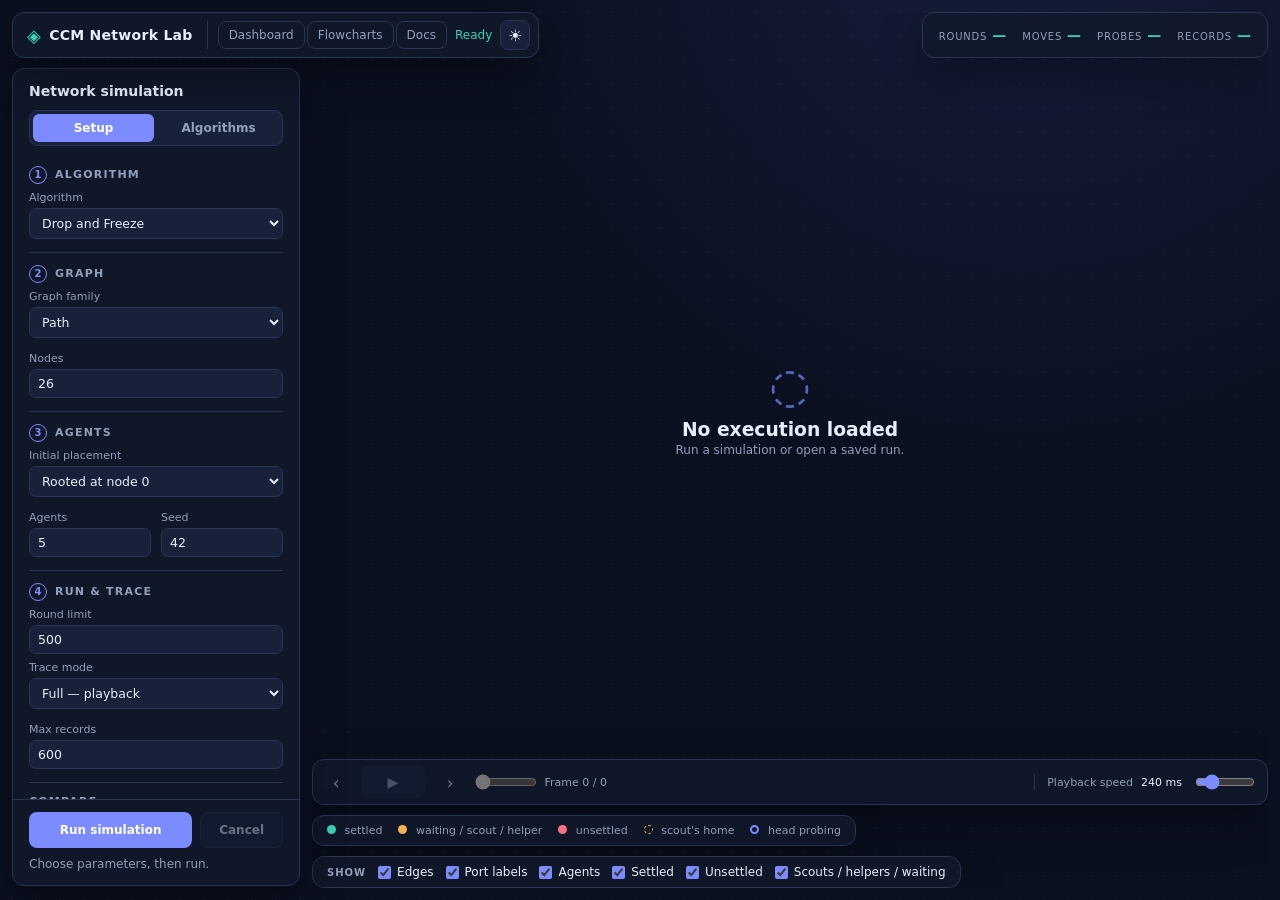
==== commit e07ad35a: "Merge pull request #9 from Mr-Wide/feature/rooted-async A2: RootedAsync (arXiv:2507.01298), asynchro" ====
--- a/index.html
+++ b/index.html
@@ -3,16 +3,16 @@
 <head>
   <meta charset="utf-8">
   <meta name="viewport" content="width=device-width, initial-scale=1">
-  <meta name="description" content="Client-side Rust/WASM visualization of CCM network algorithms">
+  <meta name="description" content="Interactive simulator for mobile-agent dispersion algorithms">
   <title>CCM Network Lab</title>
   <link rel="stylesheet" href="./app.css">
 </head>
 <body class="lab">
   <header class="topbar">
-    <div class="brand"><span class="brand-mark" aria-hidden="true">◈</span><span>CCM Network Lab</span><small>Rust / Web Worker</small></div>
+    <div class="brand"><span class="brand-mark" aria-hidden="true">◈</span><span>CCM Network Lab</span></div>
     <div class="top-actions">
       <nav class="top-nav" aria-label="Pages"><a class="text-link" href="./dashboard.html">Dashboard</a><a class="text-link" href="./docs.html">Flowcharts</a><a class="text-link" href="https://github.com/drdebmath/CCMModel/tree/main/docs" target="_blank" rel="noopener noreferrer">Docs</a></nav>
-      <span id="engineState" class="engine-state" role="status">Checking WASM…</span>
+      <span id="engineState" class="engine-state" role="status">Loading…</span>
       <button id="themeToggle" class="icon-button" type="button" aria-label="Switch theme">☀</button>
       <button id="panelToggle" class="icon-button mobile-only" type="button" aria-label="Open controls">☰</button>
     </div>
@@ -29,7 +29,13 @@
       <div class="controls-body">
         <div id="paramsPane" class="tab-pane" role="tabpanel" aria-labelledby="tabParams">
         <section class="control-section"><h2><span class="step" aria-hidden="true">1</span>Algorithm</h2>
-          <label>Algorithm<select id="algorithm"><option value="drop">Drop and Freeze</option><option value="help">Help by Scouts</option><option value="p1tree">P1Tree</option><option value="rooted">RootedDisp</option></select></label>
+          <label>Algorithm<select id="algorithm"><option value="drop">Drop and Freeze</option><option value="help">Help by Scouts</option><option value="p1tree">P1Tree</option><option value="rooted">RootedDisp</option><option value="rooted_async">RootedAsync</option></select></label>
+          <label id="scheduleWrap" class="hidden">Schedule<select id="schedule"><option value="sync">Synchronous (rounds)</option><option value="async">Asynchronous (epochs)</option></select></label>
+          <div id="compareWrap" class="compare hidden">
+            <button id="compareSchedules" class="secondary" type="button">Compare schedules</button>
+            <p class="hint">Runs this input synchronously and under three seeded asynchronous orders. The final placement must agree.</p>
+            <table id="scheduleCompareTable" class="compare-table hidden" aria-label="Schedule comparison"></table>
+          </div>
         </section>
 
         <section class="control-section"><h2><span class="step" aria-hidden="true">2</span>Graph</h2>
@@ -38,8 +44,10 @@
         </section>
 
         <section class="control-section"><h2><span class="step" aria-hidden="true">3</span>Agents</h2>
-          <label>Initial placement<select id="placement"><option value="rooted">Rooted at node 0</option><option value="spread">Seeded distinct nodes</option></select></label>
+          <label>Initial placement<select id="placement"><option value="rooted">Rooted at node 0</option><option value="groups">Seeded groups</option></select></label>
+          <p id="placementNote" class="hint hidden">Help by Scouts, P1Tree, RootedDisp and RootedAsync start every agent at node 0; only Drop and Freeze takes groups.</p>
           <div class="two-col"><label>Agents<input id="agents" type="number" min="1" max="10000" value="5" inputmode="numeric"></label><label>Seed<input id="seed" type="number" min="0" max="4294967295" value="42" inputmode="numeric"></label></div>
+          <label id="groupsWrap" class="hidden">Groups<input id="groups" type="number" min="1" max="10000" value="3" inputmode="numeric" title="Agents are dealt round-robin onto this many seeded nodes"></label>
         </section>
 
         <section class="control-section"><h2><span class="step" aria-hidden="true">4</span>Run &amp; trace</h2>
@@ -49,13 +57,12 @@
         </section>
 
         <section class="control-section"><h2>Compare</h2>
-          <p class="help-note">Runs RootedDisp, Drop and Freeze, Help by Scouts and P1Tree on the same graph, port labels and seed, with every agent at node 0. The preset is the 9-node star of the RootedDisp worked example.</p>
+          <p class="help-note">Runs RootedDisp, RootedAsync, Drop and Freeze, Help by Scouts and P1Tree on the same graph, port labels and seed, with every agent at node 0. The preset is the 9-node star of the RootedDisp worked example.</p>
           <div class="run-actions"><button id="compare" class="secondary" type="button">Compare on these inputs</button><button id="comparePreset" class="secondary" type="button">Star preset</button></div>
         </section>
 
-        <section class="control-section"><h2>Saved executions</h2>
-          <div class="file-actions"><button id="export" class="secondary" type="button" disabled>Export JSON</button><label class="file-button secondary">Import JSON<input id="import" type="file" accept="application/json,.json"></label></div>
-          <p class="help-note">The simulation runs locally in a Web Worker. No Python, server, or network data is required.</p>
+        <section class="control-section"><h2>Saved runs</h2>
+          <div class="file-actions"><button id="export" class="secondary" type="button" disabled>Save run</button><label class="file-button secondary">Open saved run<input id="import" type="file" accept="application/json,.json"></label></div>
         </section>
         </div>
 
@@ -66,6 +73,7 @@
         <details><summary>Help by Scouts</summary><div><p>Also a DFS, but settled agents help. A settled agent whose node can spare it <b>vacates</b> and travels with the unsettled group as a scout, which lets several ports be probed in the same round instead of one at a time. Scouts later <b>retrace</b> the tree in post-order and drop back onto the nodes they own, so the dispersion still ends one agent per node.</p><p class="glossary-note"><b>Legacy baseline.</b> Preserves the behaviour of this repository's original implementation. Not a literal port of a published algorithm. <a href="https://github.com/drdebmath/CCMModel/blob/main/docs/algorithm-flowcharts.md#help-by-scouts" target="_blank" rel="noopener noreferrer">Flowchart and code</a> · <a href="https://github.com/drdebmath/CCMModel/blob/main/docs/behavior-spec.md" target="_blank" rel="noopener noreferrer">behaviour spec</a></p></div></details>
         <details><summary>P1Tree</summary><div><p>Builds a <b>port-one tree</b>: a spanning tree in which every node has at least one incident tree edge carrying port 1 at one of its two ends. Each edge is classified by the pair of port numbers at its ends — <code>tp1</code>, <code>t11</code>, <code>t1q</code> or <code>tpq</code>, where <code>tpq</code> is the only kind with port 1 at neither end — and the DFS prefers them in the order <code>tp1 &gt; t11 ~ t1q &gt; tpq</code>. A node reached only through a <code>tpq</code> edge cannot keep it as its parent, so it is parked as <b>partiallyVisited</b> and waits; when the DFS later arrives from that node's port-1 neighbour, the tree edge is swapped for the port-1 one and the node becomes ordinary. Agents settle one per node as the DFS discovers them, which is the dispersion.</p><p><b>Parallel probe:</b> the scouts take a port each and step out together, then all return in the next round reporting what they found, so a neighbourhood search costs two rounds rather than two per port. The parent port is skipped. With fewer scouts than ports the assignment repeats.</p><p><b>Vacating:</b> a settled agent whose node can spare it travels with the head as a scout, which is what keeps enough scouts to probe in parallel once every agent has settled. A closing <b>retrace</b> walks the tree in post-order and puts each scout back on the node it owns.</p><p class="glossary-note">Implements Definition&nbsp;1, Algorithm&nbsp;2 (<code>DFS_P1Tree</code>), the parallel probe, vacating and retrace of Pattanayak, Kshemkalyani, Kumar, Molla and Sharma, <i>Optimal Dispersion Under Asynchrony</i> (arXiv:2507.01298). The scheduler here is synchronous, so these round counts are not the paper's O(k) epoch bound. <a href="https://github.com/drdebmath/CCMModel/blob/main/docs/algorithm-flowcharts.md#p1tree" target="_blank" rel="noopener noreferrer">Flowchart and code</a> · <a href="https://github.com/drdebmath/CCMModel/blob/main/docs/p1tree.md" target="_blank" rel="noopener noreferrer">implementation notes</a></p></div></details>
         <details><summary>RootedDisp</summary><div><p>A depth-first search led by the agent with the <b>largest ID</b>; at each new node the smallest-ID explorer settles. Before every move the leader runs <b>Probe()</b>: the agents at its node each visit one neighbour, and a settler they find comes back with them as a <b>helper</b> and probes too, so the probers double each pass until one finds an unsettled neighbour or every port has been checked. The helpers then walk home through the port they came by, and the group moves forward to the unsettled node or back along its parent port. The run ends when the leader settles.</p><p>The line under the playback bar names each step's phase, the <code>Probe()</code> and pass it belongs to, and where the helpers are.</p><p class="glossary-note">Implements Section&nbsp;3 and Algorithm&nbsp;1 of Sudo, Shibata, Nakamura, Kim and Masuzawa, <i>Near-linear Time Dispersion of Mobile Agents</i> (arXiv:2310.04376v3): O(k&nbsp;log&nbsp;τ) steps. Rooted placement only. <a href="https://github.com/drdebmath/CCMModel/blob/main/docs/algorithm-flowcharts.md#rooteddisp" target="_blank" rel="noopener noreferrer">Flowchart and code</a> · <a href="https://github.com/drdebmath/CCMModel/blob/main/docs/rooted-disp.md" target="_blank" rel="noopener noreferrer">implementation notes</a></p></div></details>
+        <details><summary>RootedAsync</summary><div><p>The same paper's asynchronous algorithm, <code>RootedAsync</code>, built on the P1Tree above but run <b>agent by agent</b>. Each agent sees only the agents at its own node, writes its own memory and at most one of theirs, and moves along one port per cycle. A probe's answer comes from rules R1 to R3c: a scout that finds nobody home walks to the node's port-1 neighbour, and once more if needed, then the group recognises a vacated node from what its own members remember. The simulator checks every such answer against the truth and stops on any disagreement.</p><p>Pick the <b>Schedule</b> under the algorithm menu. <b>Synchronous</b> runs every agent once per round. <b>Asynchronous</b>, the paper's own setting, runs the agents in a random order drawn from the seed. An agent looks at its node and only later writes and moves, so others act in between: it may act on what it saw a while ago, agents overtake each other, and a scout can sit on an edge, seen at neither end. Time is then counted in <b>epochs</b>, the shortest intervals in which every agent completes a cycle. The final placement is the same either way.</p><p class="glossary-note">Implements Algorithms 2 to 6 of Pattanayak, Kshemkalyani, Kumar, Molla and Sharma, <i>Optimal Dispersion Under Asynchrony</i> (arXiv:2507.01298), with eleven repairs to the pseudocode, two of them found by the simulator's own check. <a href="https://github.com/Mr-Wide/CCMModel/blob/Mr-Wide-P1tree/docs/2507.01298-optimal-dispersion-under-asynchrony/gap-and-trace-note.md" target="_blank" rel="noopener noreferrer">Gap and trace note</a></p></div></details>
         <p class="glossary-note">Ports are numbered from 0 here, so the paper's <b>port 1</b> is the port labelled <b>0</b> in the view above.</p>
         <p class="glossary-note"><a href="https://github.com/drdebmath/CCMModel/tree/main/docs" target="_blank" rel="noopener noreferrer">All documentation</a>, including what each metric counts and what it does not.</p>
       </section>
@@ -81,22 +89,23 @@
     <main class="workspace">
       <div class="workspace-head">
         <div><p class="eyebrow">LIVE VIEW</p><h2 id="runTitle">Ready to simulate</h2></div>
-        <div class="metrics" aria-live="polite"><span><b id="rounds">—</b><small>rounds</small></span><span><b id="moves">—</b><small>moves</small></span><span><b id="probes">—</b><small>probes</small></span><span><b id="recordCount">—</b><small>records</small></span></div>
+        <div class="metrics" aria-live="polite"><span><b id="rounds">—</b><small id="roundsUnit">rounds</small></span><span><b id="moves">—</b><small>moves</small></span><span><b id="probes">—</b><small>probes</small></span><span><b id="recordCount">—</b><small>records</small></span></div>
       </div>
 
-      <div id="canvasWrap" class="canvas-wrap"><canvas id="networkCanvas" aria-label="Network visualization" tabindex="0"></canvas><div id="emptyState" class="empty-state"><span class="empty-icon">◌</span><h3>No execution loaded</h3><p>Run a simulation or import a saved JSON execution.</p></div><div id="tooltip" class="tooltip" hidden></div></div>
+      <div id="canvasWrap" class="canvas-wrap"><canvas id="networkCanvas" aria-label="Network visualization" tabindex="0"></canvas><div id="emptyState" class="empty-state"><span class="empty-icon">◌</span><h3>No execution loaded</h3><p>Run a simulation or open a saved run.</p></div><div id="tooltip" class="tooltip" hidden></div></div>
 
       <div class="playback" aria-label="Playback controls">
         <button id="prev" type="button" disabled aria-label="Previous frame">‹</button><button id="play" type="button" disabled aria-label="Play or pause">▶</button><button id="next" type="button" disabled aria-label="Next frame">›</button>
         <input id="timeline" type="range" min="0" max="0" value="0" disabled aria-label="Playback timeline">
         <span id="frameLabel">Frame 0 / 0</span>
+        <span id="probeInfo" class="probe-info" aria-live="polite"></span>
         <label class="speed">Playback speed <output id="speedValue">240 ms</output><input id="speed" type="range" min="40" max="1000" step="20" value="240"></label>
       </div>
 
       <p id="phaseLabel" class="phase-label" aria-live="polite"></p>
 
       <div class="view-bar">
-        <div class="legend"><span><i class="dot settled"></i> settled</span><span><i class="dot waiting"></i> waiting / scout / helper</span><span><i class="dot unsettled"></i> unsettled</span><span id="legendTip" class="legend-tip">Hover a node for details</span></div>
+        <div class="legend"><span><i class="dot settled"></i> settled</span><span><i class="dot waiting"></i> waiting / scout / helper</span><span><i class="dot unsettled"></i> unsettled</span><span><i class="dot home"></i> scout's home</span><span><i class="dot probing"></i> head probing</span><span id="legendTip" class="legend-tip">Hover a node for details</span></div>
         <div class="view-filters" role="group" aria-label="Display filters"><span class="view-filters-title">Show</span><label><input id="showEdges" type="checkbox" checked> Edges</label><label><input id="showPorts" type="checkbox" checked> Port labels</label><label><input id="showAgents" type="checkbox" checked> Agents</label><label><input id="showSettled" type="checkbox" checked> Settled</label><label><input id="showUnsettled" type="checkbox" checked> Unsettled</label><label><input id="showScout" type="checkbox" checked> Scouts / helpers / waiting</label></div>
       </div>
 
@@ -104,7 +113,7 @@
     </main>
   </div>
   <div id="panelScrim" class="panel-scrim" aria-hidden="true"></div>
-  <footer>CCM Network Lab · one Rust implementation, native and WASM · <a href="https://github.com/drdebmath/CCMModel">source</a></footer>
+  <footer>CCM Network Lab · <a href="https://github.com/drdebmath/CCMModel">source</a></footer>
   <script>
     // Sidebar tabs work without the engine, so they live outside the WASM bootstrap.
     (() => {
@@ -145,11 +154,10 @@
     } catch (error) {
       // An uncaught throw here left the page on "Checking WASM..." forever with
       // the only trace in a console nobody is watching.
-      engine.textContent = 'WASM unavailable';
+      engine.textContent = 'Unavailable';
       engine.className = 'engine-state error';
       message.textContent =
-        `Could not start the engine (${error.message}). Build the browser package with ` +
-        `./scripts/build-wasm.sh, then serve over HTTP with: cargo run -p ccm-serve`;
+        `The simulator could not start (${error.message}). Try reloading the page.`;
       message.className = 'message error';
     }
   </script>
--- a/app.css
+++ b/app.css
@@ -1804,6 +1804,48 @@
   background: var(--danger);
 }
 
+.dot.home {
+  background: transparent;
+  border: 1.5px dashed var(--warn);
+}
+
+.dot.probing {
+  background: transparent;
+  border: 2px solid #7c8cff;
+}
+
+.probe-info {
+  flex: 1 1 100%;
+  color: var(--muted);
+  font-size: 12px;
+  min-height: 1em;
+}
+
+.compare {
+  display: grid;
+  gap: 6px;
+}
+
+.compare .hint,
+#placementNote {
+  margin: 0;
+  color: var(--muted);
+  font-size: 11px;
+}
+
+.compare-table {
+  width: 100%;
+  border-collapse: collapse;
+  font-size: 11px;
+}
+
+.compare-table th,
+.compare-table td {
+  padding: 3px 4px;
+  text-align: left;
+  border-bottom: 1px solid rgba(127, 127, 127, .25);
+}
+
 .legend-tip {
   font-style: italic;
   opacity: .85;
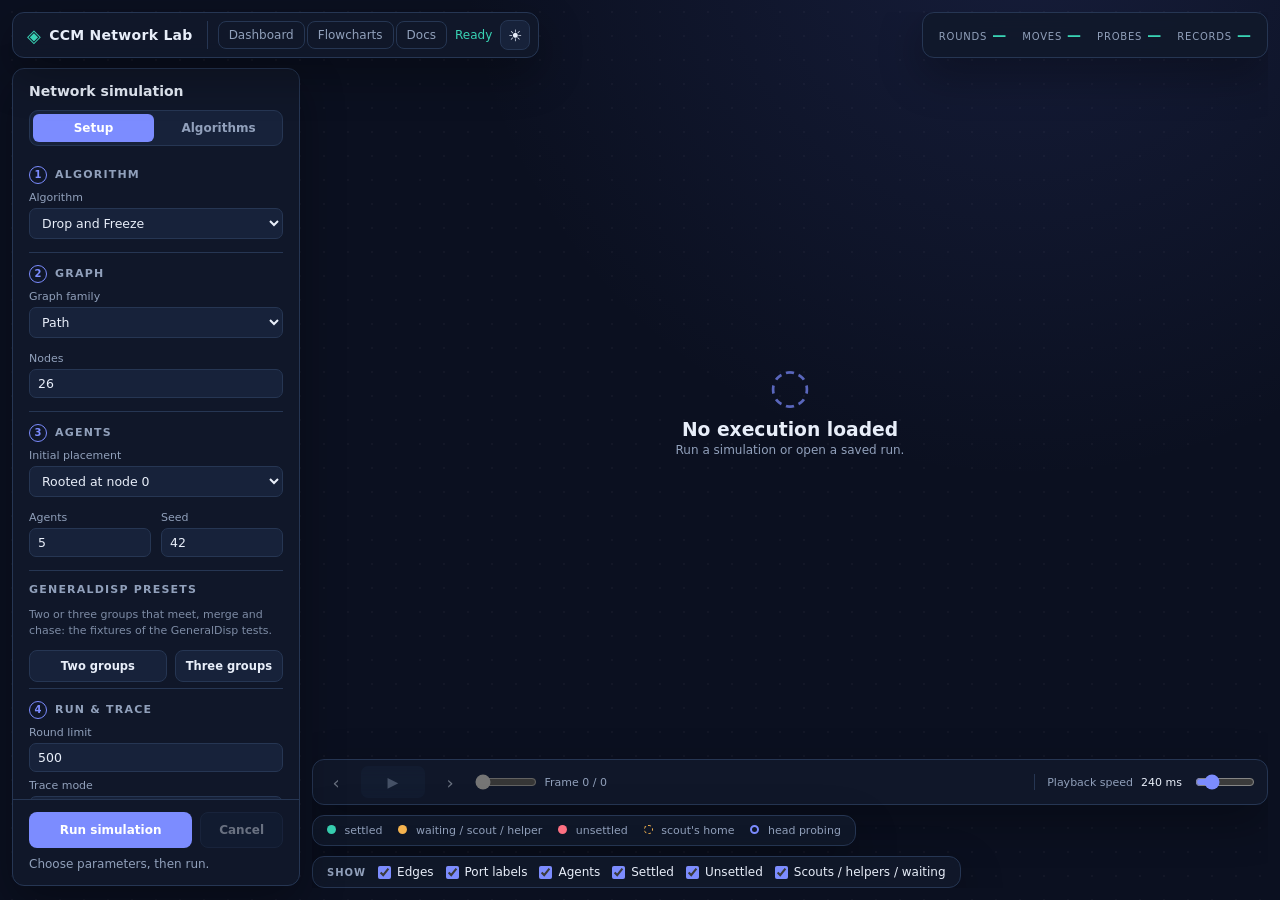
==== commit 53c80ff0: "Merge drdebmath/main (RootedAsync, #9) into GeneralDisp" ====
--- a/index.html
+++ b/index.html
@@ -29,7 +29,7 @@
       <div class="controls-body">
         <div id="paramsPane" class="tab-pane" role="tabpanel" aria-labelledby="tabParams">
         <section class="control-section"><h2><span class="step" aria-hidden="true">1</span>Algorithm</h2>
-          <label>Algorithm<select id="algorithm"><option value="drop">Drop and Freeze</option><option value="help">Help by Scouts</option><option value="p1tree">P1Tree</option><option value="rooted">RootedDisp</option><option value="rooted_async">RootedAsync</option></select></label>
+          <label>Algorithm<select id="algorithm"><option value="drop">Drop and Freeze</option><option value="help">Help by Scouts</option><option value="p1tree">P1Tree</option><option value="rooted">RootedDisp</option><option value="rooted_async">RootedAsync</option><option value="general">GeneralDisp</option></select></label>
           <label id="scheduleWrap" class="hidden">Schedule<select id="schedule"><option value="sync">Synchronous (rounds)</option><option value="async">Asynchronous (epochs)</option></select></label>
           <div id="compareWrap" class="compare hidden">
             <button id="compareSchedules" class="secondary" type="button">Compare schedules</button>
@@ -44,10 +44,16 @@
         </section>
 
         <section class="control-section"><h2><span class="step" aria-hidden="true">3</span>Agents</h2>
-          <label>Initial placement<select id="placement"><option value="rooted">Rooted at node 0</option><option value="groups">Seeded groups</option></select></label>
-          <p id="placementNote" class="hint hidden">Help by Scouts, P1Tree, RootedDisp and RootedAsync start every agent at node 0; only Drop and Freeze takes groups.</p>
+          <label>Initial placement<select id="placement"><option value="rooted">Rooted at node 0</option><option value="groups">Seeded groups</option><option value="click">Click on graph</option></select></label>
+          <p id="placementNote" class="hint hidden">Help by Scouts, P1Tree, RootedDisp and RootedAsync start every agent at node 0; only Drop and Freeze and GeneralDisp take scattered starts.</p>
           <div class="two-col"><label>Agents<input id="agents" type="number" min="1" max="10000" value="5" inputmode="numeric"></label><label>Seed<input id="seed" type="number" min="0" max="4294967295" value="42" inputmode="numeric"></label></div>
           <label id="groupsWrap" class="hidden">Groups<input id="groups" type="number" min="1" max="10000" value="3" inputmode="numeric" title="Agents are dealt round-robin onto this many seeded nodes"></label>
+          <p id="clickHint" class="help-note hidden">Click a node on the graph to add an agent, shift-click to remove one.</p>
+        </section>
+
+        <section class="control-section"><h2>GeneralDisp presets</h2>
+          <p class="help-note">Two or three groups that meet, merge and chase: the fixtures of the GeneralDisp tests.</p>
+          <div class="run-actions"><button id="presetTwoGroups" class="secondary" type="button">Two groups</button><button id="presetThreeGroups" class="secondary" type="button">Three groups</button></div>
         </section>
 
         <section class="control-section"><h2><span class="step" aria-hidden="true">4</span>Run &amp; trace</h2>
@@ -57,7 +63,7 @@
         </section>
 
         <section class="control-section"><h2>Compare</h2>
-          <p class="help-note">Runs RootedDisp, RootedAsync, Drop and Freeze, Help by Scouts and P1Tree on the same graph, port labels and seed, with every agent at node 0. The preset is the 9-node star of the RootedDisp worked example.</p>
+          <p class="help-note">Runs RootedDisp, RootedAsync, Drop and Freeze, Help by Scouts, P1Tree and GeneralDisp on the same graph, port labels and seed, with every agent at node 0. The preset is the 9-node star of the RootedDisp worked example.</p>
           <div class="run-actions"><button id="compare" class="secondary" type="button">Compare on these inputs</button><button id="comparePreset" class="secondary" type="button">Star preset</button></div>
         </section>
 
@@ -74,6 +80,7 @@
         <details><summary>P1Tree</summary><div><p>Builds a <b>port-one tree</b>: a spanning tree in which every node has at least one incident tree edge carrying port 1 at one of its two ends. Each edge is classified by the pair of port numbers at its ends — <code>tp1</code>, <code>t11</code>, <code>t1q</code> or <code>tpq</code>, where <code>tpq</code> is the only kind with port 1 at neither end — and the DFS prefers them in the order <code>tp1 &gt; t11 ~ t1q &gt; tpq</code>. A node reached only through a <code>tpq</code> edge cannot keep it as its parent, so it is parked as <b>partiallyVisited</b> and waits; when the DFS later arrives from that node's port-1 neighbour, the tree edge is swapped for the port-1 one and the node becomes ordinary. Agents settle one per node as the DFS discovers them, which is the dispersion.</p><p><b>Parallel probe:</b> the scouts take a port each and step out together, then all return in the next round reporting what they found, so a neighbourhood search costs two rounds rather than two per port. The parent port is skipped. With fewer scouts than ports the assignment repeats.</p><p><b>Vacating:</b> a settled agent whose node can spare it travels with the head as a scout, which is what keeps enough scouts to probe in parallel once every agent has settled. A closing <b>retrace</b> walks the tree in post-order and puts each scout back on the node it owns.</p><p class="glossary-note">Implements Definition&nbsp;1, Algorithm&nbsp;2 (<code>DFS_P1Tree</code>), the parallel probe, vacating and retrace of Pattanayak, Kshemkalyani, Kumar, Molla and Sharma, <i>Optimal Dispersion Under Asynchrony</i> (arXiv:2507.01298). The scheduler here is synchronous, so these round counts are not the paper's O(k) epoch bound. <a href="https://github.com/drdebmath/CCMModel/blob/main/docs/algorithm-flowcharts.md#p1tree" target="_blank" rel="noopener noreferrer">Flowchart and code</a> · <a href="https://github.com/drdebmath/CCMModel/blob/main/docs/p1tree.md" target="_blank" rel="noopener noreferrer">implementation notes</a></p></div></details>
         <details><summary>RootedDisp</summary><div><p>A depth-first search led by the agent with the <b>largest ID</b>; at each new node the smallest-ID explorer settles. Before every move the leader runs <b>Probe()</b>: the agents at its node each visit one neighbour, and a settler they find comes back with them as a <b>helper</b> and probes too, so the probers double each pass until one finds an unsettled neighbour or every port has been checked. The helpers then walk home through the port they came by, and the group moves forward to the unsettled node or back along its parent port. The run ends when the leader settles.</p><p>The line under the playback bar names each step's phase, the <code>Probe()</code> and pass it belongs to, and where the helpers are.</p><p class="glossary-note">Implements Section&nbsp;3 and Algorithm&nbsp;1 of Sudo, Shibata, Nakamura, Kim and Masuzawa, <i>Near-linear Time Dispersion of Mobile Agents</i> (arXiv:2310.04376v3): O(k&nbsp;log&nbsp;τ) steps. Rooted placement only. <a href="https://github.com/drdebmath/CCMModel/blob/main/docs/algorithm-flowcharts.md#rooteddisp" target="_blank" rel="noopener noreferrer">Flowchart and code</a> · <a href="https://github.com/drdebmath/CCMModel/blob/main/docs/rooted-disp.md" target="_blank" rel="noopener noreferrer">implementation notes</a></p></div></details>
         <details><summary>RootedAsync</summary><div><p>The same paper's asynchronous algorithm, <code>RootedAsync</code>, built on the P1Tree above but run <b>agent by agent</b>. Each agent sees only the agents at its own node, writes its own memory and at most one of theirs, and moves along one port per cycle. A probe's answer comes from rules R1 to R3c: a scout that finds nobody home walks to the node's port-1 neighbour, and once more if needed, then the group recognises a vacated node from what its own members remember. The simulator checks every such answer against the truth and stops on any disagreement.</p><p>Pick the <b>Schedule</b> under the algorithm menu. <b>Synchronous</b> runs every agent once per round. <b>Asynchronous</b>, the paper's own setting, runs the agents in a random order drawn from the seed. An agent looks at its node and only later writes and moves, so others act in between: it may act on what it saw a while ago, agents overtake each other, and a scout can sit on an edge, seen at neither end. Time is then counted in <b>epochs</b>, the shortest intervals in which every agent completes a cycle. The final placement is the same either way.</p><p class="glossary-note">Implements Algorithms 2 to 6 of Pattanayak, Kshemkalyani, Kumar, Molla and Sharma, <i>Optimal Dispersion Under Asynchrony</i> (arXiv:2507.01298), with eleven repairs to the pseudocode, two of them found by the simulator's own check. <a href="https://github.com/Mr-Wide/CCMModel/blob/Mr-Wide-P1tree/docs/2507.01298-optimal-dispersion-under-asynchrony/gap-and-trace-note.md" target="_blank" rel="noopener noreferrer">Gap and trace note</a></p></div></details>
+        <details><summary>GeneralDisp</summary><div><p>Agents may start on <b>any nodes</b>. Every group of co-located agents, labelled <code>level:leader</code>, runs its own HEO-DFS in units of twelve one-step <b>slots</b>. When groups meet, the weaker leader becomes a <b>zombie</b> that chases the stronger group until its leader settles it; a weaker group's settlers are taken over, and a leader meeting a zombie of its own level rises a level. Probing counts a node as visited only if its settler belongs to the probing leader's group.</p><p>Agents are coloured by role (settler, helper, active or waiting leader, weak or strong zombie) with a ring in their group's colour; the line under the playback bar gives the slot, the unit and the group changes of each step. Use <b>Seeded groups</b> or <b>Click on graph</b> for scattered starts, or a GeneralDisp preset.</p><p class="glossary-note">Implements Section&nbsp;4 and Algorithms&nbsp;2–5 of Sudo, Shibata, Nakamura, Kim and Masuzawa, <i>Near-linear Time Dispersion of Mobile Agents</i> (arXiv:2310.04376v3): O(k&nbsp;log&nbsp;k&nbsp;·&nbsp;log&nbsp;τ) steps from any placement.</p></div></details>
         <p class="glossary-note">Ports are numbered from 0 here, so the paper's <b>port 1</b> is the port labelled <b>0</b> in the view above.</p>
         <p class="glossary-note"><a href="https://github.com/drdebmath/CCMModel/tree/main/docs" target="_blank" rel="noopener noreferrer">All documentation</a>, including what each metric counts and what it does not.</p>
       </section>
@@ -105,7 +112,7 @@
       <p id="phaseLabel" class="phase-label" aria-live="polite"></p>
 
       <div class="view-bar">
-        <div class="legend"><span><i class="dot settled"></i> settled</span><span><i class="dot waiting"></i> waiting / scout / helper</span><span><i class="dot unsettled"></i> unsettled</span><span><i class="dot home"></i> scout's home</span><span><i class="dot probing"></i> head probing</span><span id="legendTip" class="legend-tip">Hover a node for details</span></div>
+        <div class="legend"><span id="statusLegend" class="legend-group"><span><i class="dot settled"></i> settled</span><span><i class="dot waiting"></i> waiting / scout / helper</span><span><i class="dot unsettled"></i> unsettled</span><span><i class="dot home"></i> scout's home</span><span><i class="dot probing"></i> head probing</span></span><span id="generalLegend" class="legend-group hidden"><span><i class="dot" style="background:#39d3b4"></i> settler</span><span><i class="dot" style="background:#f6b44f"></i> helper</span><span><i class="dot" style="background:#ff7183"></i> active leader</span><span><i class="dot" style="background:#ffa66b"></i> waiting leader</span><span><i class="dot" style="background:#b69cf5"></i> weak zombie</span><span><i class="dot" style="background:#7c5cd6"></i> strong zombie</span><span>ring = group</span></span><span id="legendTip" class="legend-tip">Hover a node for details</span></div>
         <div class="view-filters" role="group" aria-label="Display filters"><span class="view-filters-title">Show</span><label><input id="showEdges" type="checkbox" checked> Edges</label><label><input id="showPorts" type="checkbox" checked> Port labels</label><label><input id="showAgents" type="checkbox" checked> Agents</label><label><input id="showSettled" type="checkbox" checked> Settled</label><label><input id="showUnsettled" type="checkbox" checked> Unsettled</label><label><input id="showScout" type="checkbox" checked> Scouts / helpers / waiting</label></div>
       </div>
 
--- a/app.css
+++ b/app.css
@@ -2430,3 +2430,7 @@
     backdrop-filter: none;
   }
 }
+
+.legend-group {
+  display: contents;
+}
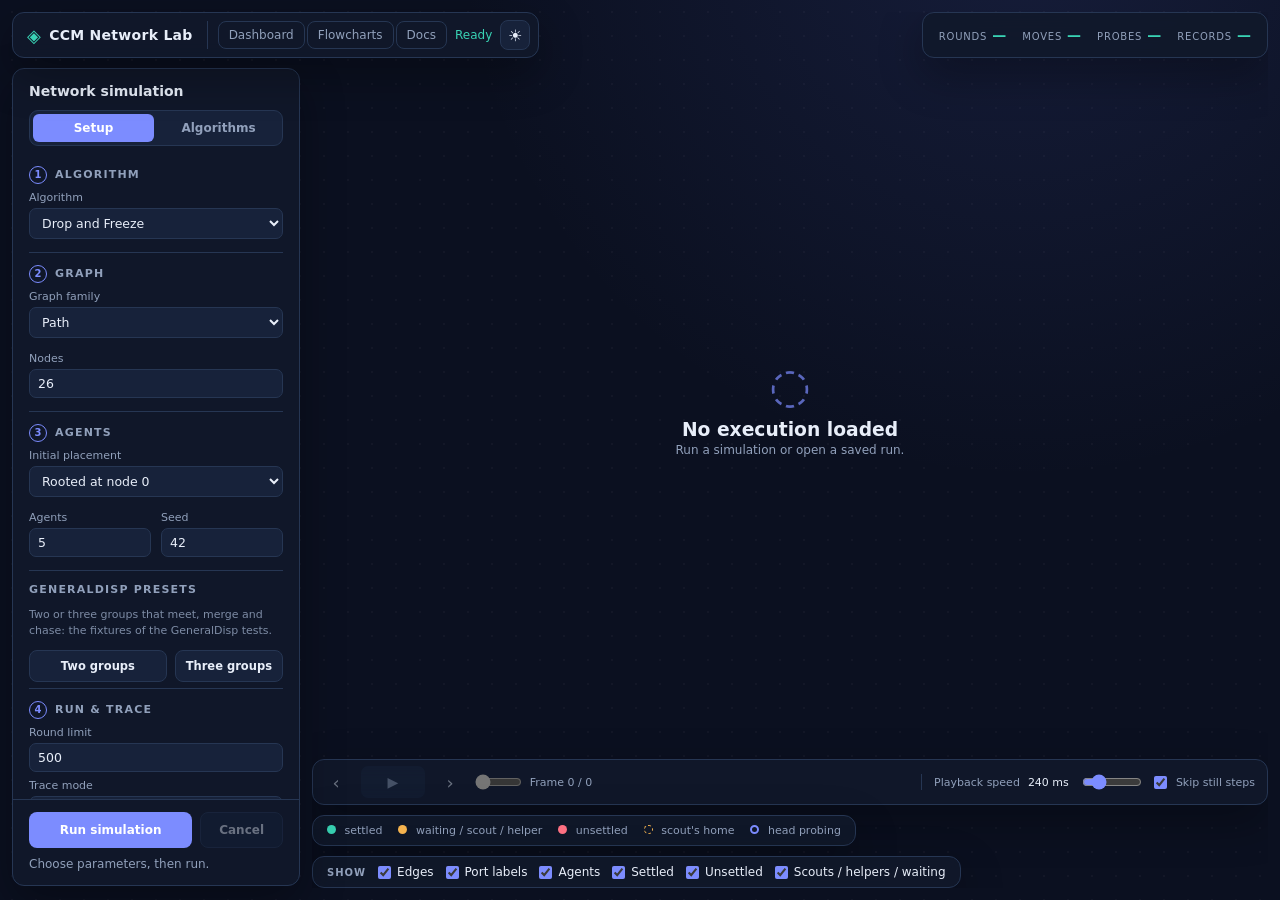
==== commit 1aa0cea0: "Skip still steps during playback" ====
--- a/index.html
+++ b/index.html
@@ -107,6 +107,7 @@
         <span id="frameLabel">Frame 0 / 0</span>
         <span id="probeInfo" class="probe-info" aria-live="polite"></span>
         <label class="speed">Playback speed <output id="speedValue">240 ms</output><input id="speed" type="range" min="40" max="1000" step="20" value="240"></label>
+        <label class="skip-still" title="Play only the steps in which an agent moves, and the last step of each wait"><input id="skipStill" type="checkbox" checked> Skip still steps</label>
       </div>
 
       <p id="phaseLabel" class="phase-label" aria-live="polite"></p>
--- a/app.css
+++ b/app.css
@@ -1721,6 +1721,20 @@
   min-width: 60px;
 }
 
+.skip-still {
+  display: flex;
+  align-items: center;
+  gap: 6px;
+  font-size: 11px;
+  color: var(--muted);
+  white-space: nowrap;
+  cursor: pointer;
+}
+
+.skip-still input {
+  accent-color: var(--accent);
+}
+
 /* Legend on the left, view toggles on the right: both describe the canvas. */
 .view-bar {
   flex: 0 0 auto;
@@ -2354,6 +2368,10 @@
     padding-left: 0;
     border-left: 0;
   }
+
+  .skip-still {
+    order: 4;
+  }
 }
 
 /* Short viewports (landscape phones, split-screen): shed chrome so the
